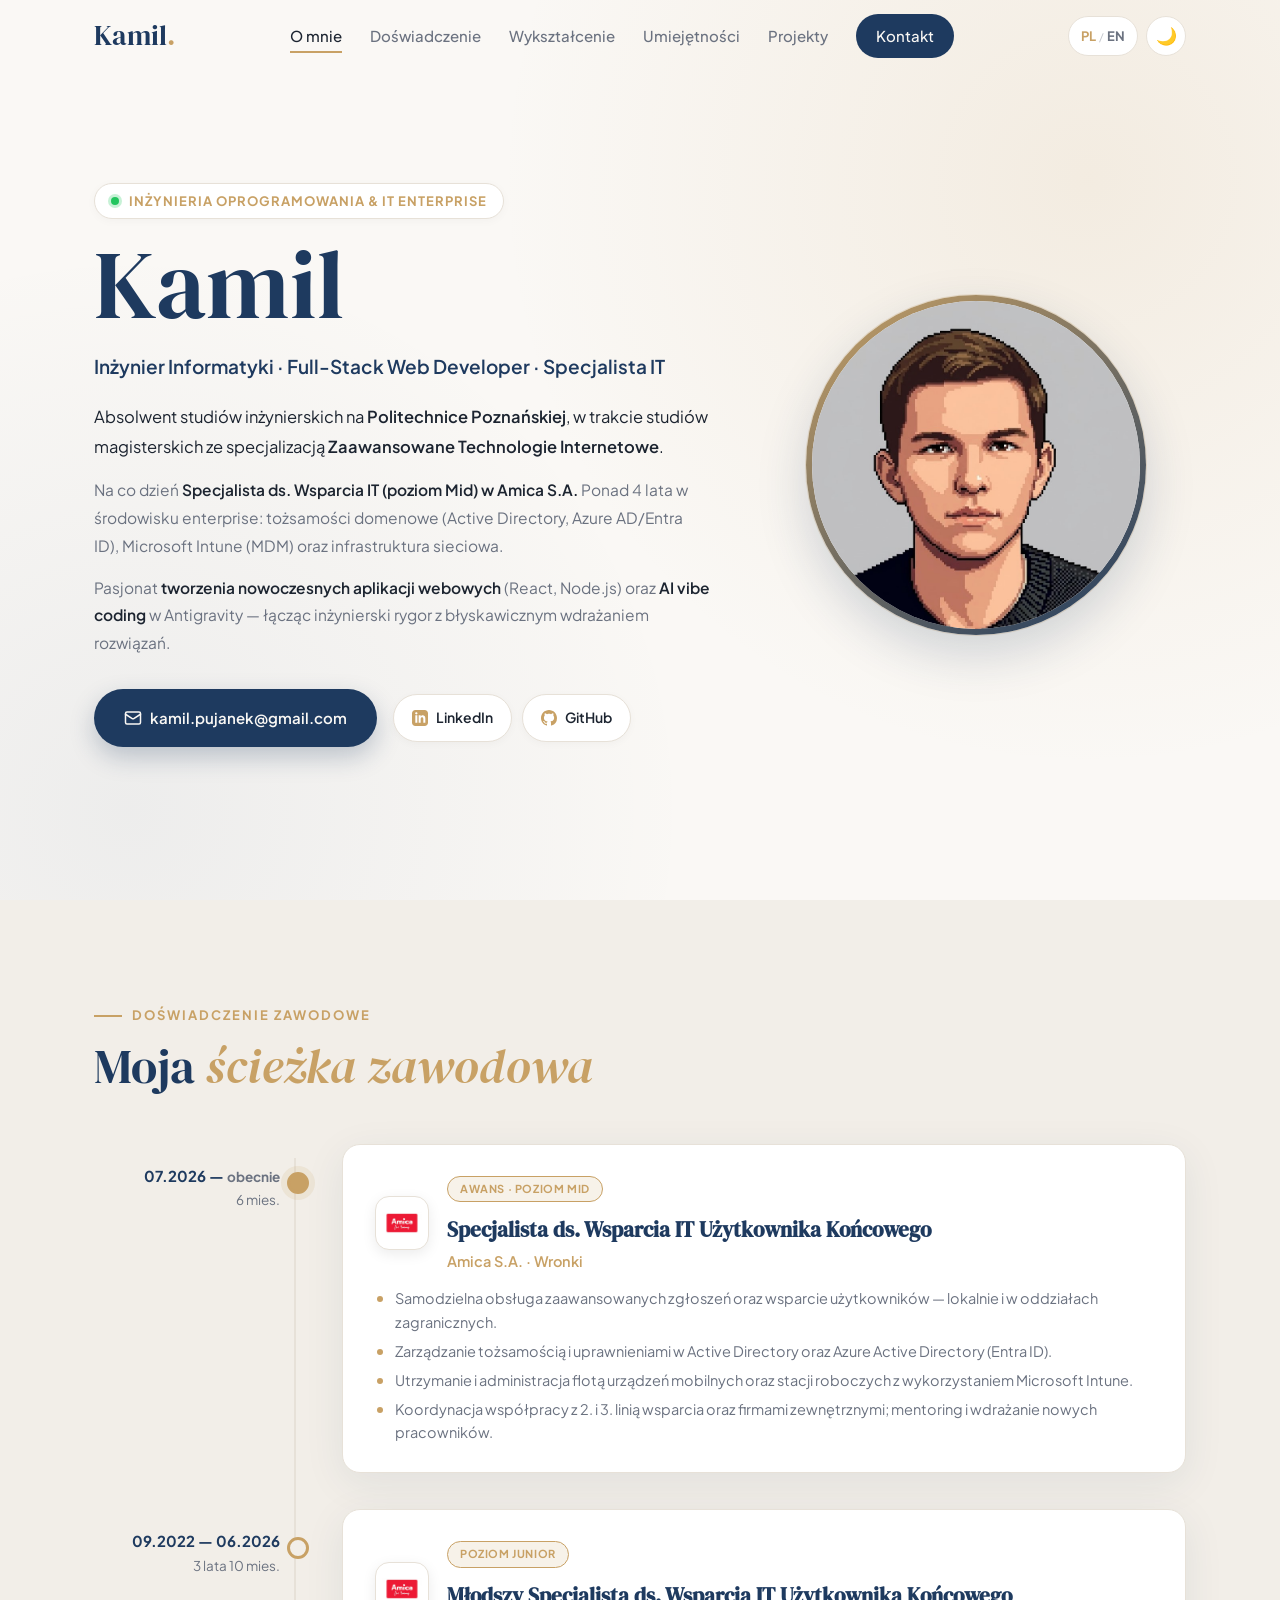
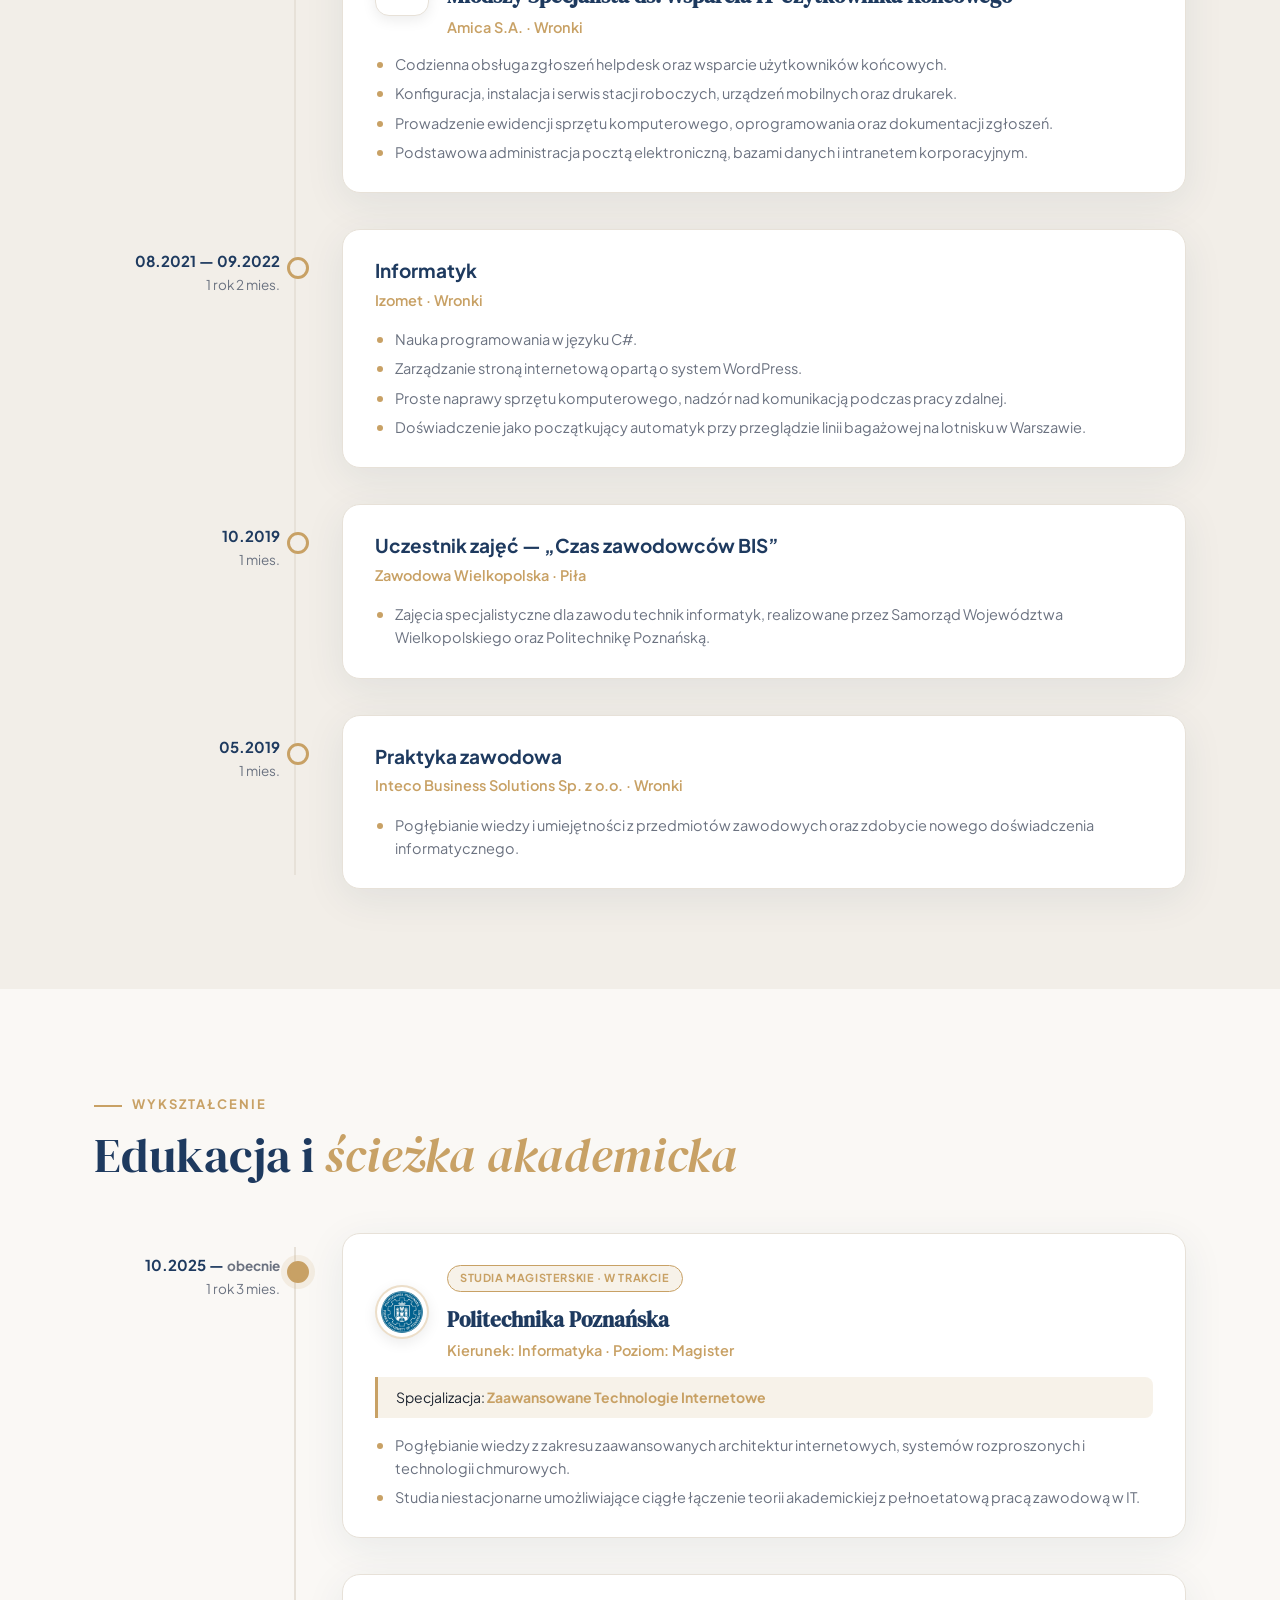
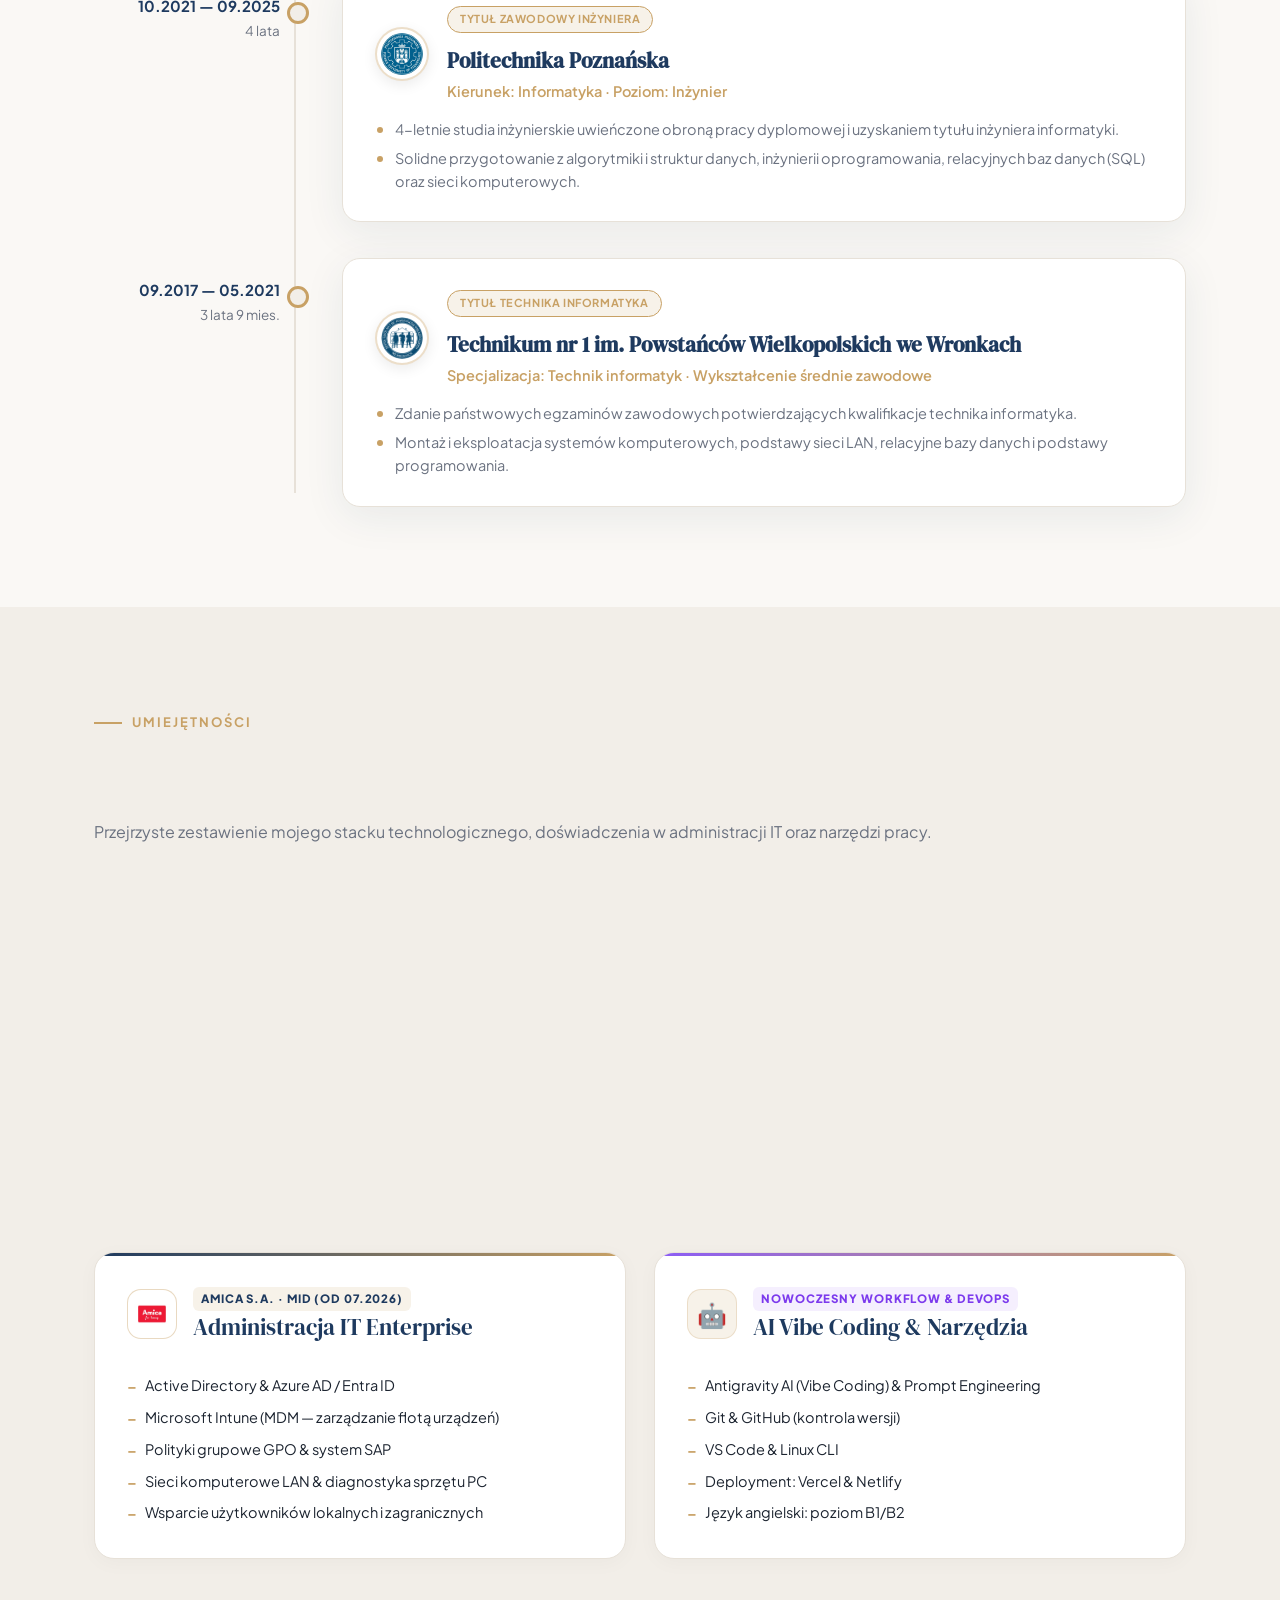
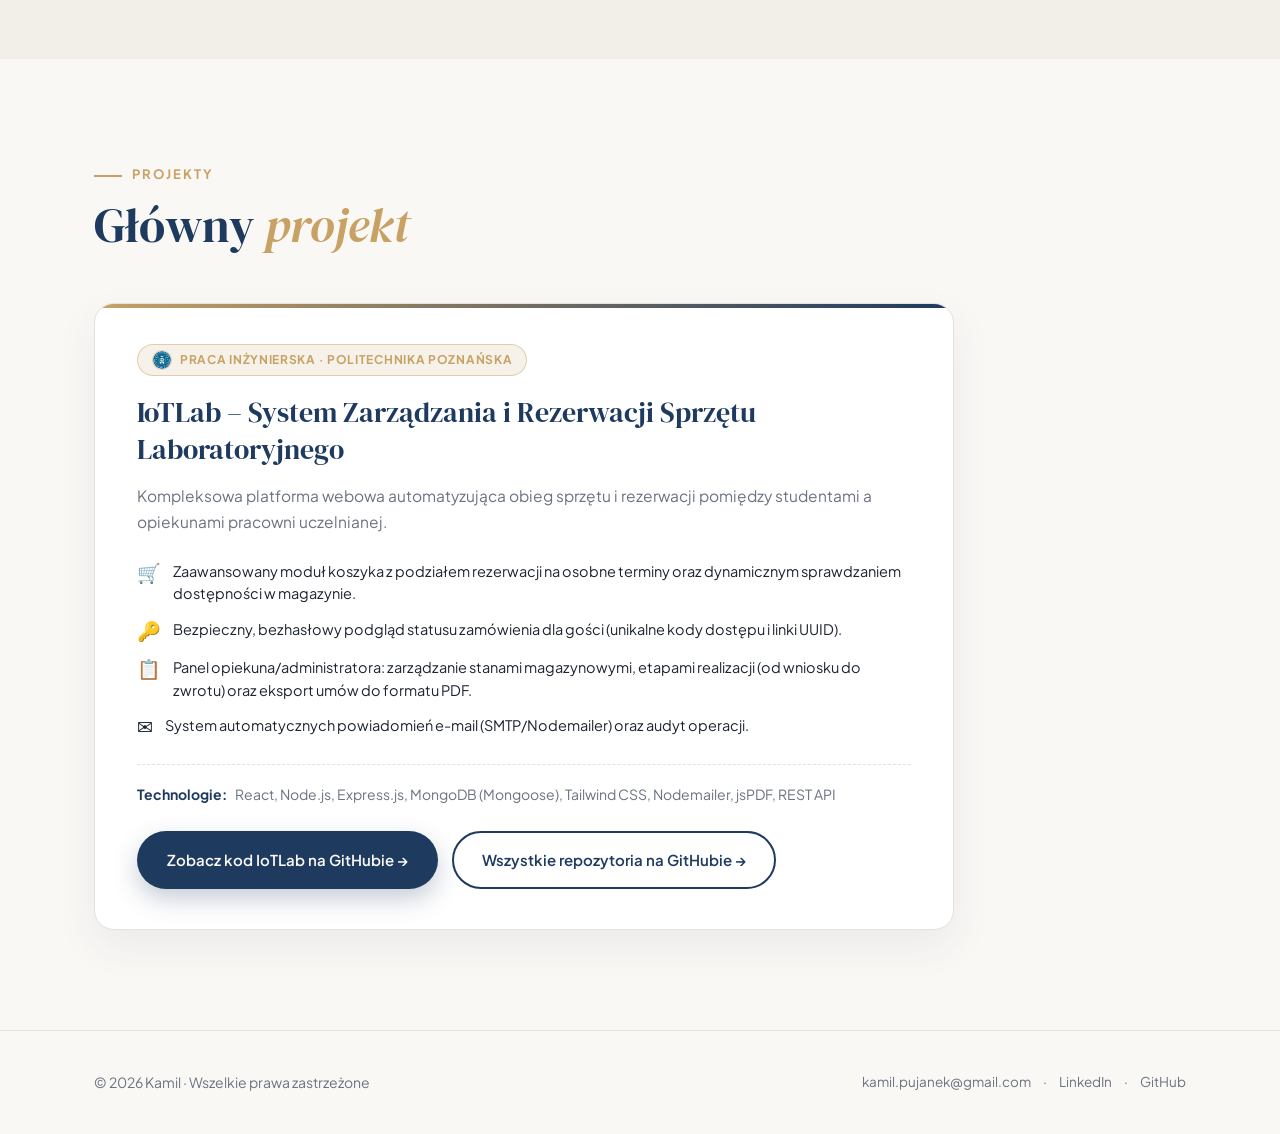
==== index.html @ 91e1e67e "Initial commit: portfolio website configured for Netlify" ====
<!DOCTYPE html>
<html lang="pl">

<head>
  <meta charset="UTF-8" />
  <meta name="viewport" content="width=device-width, initial-scale=1.0" />
  <title>Kamil — CV &amp; Portfolio</title>
  <meta name="description" content="CV Kamila — inżyniera informatyki, web developera i specjalisty IT." />
  <link rel="preconnect" href="https://fonts.googleapis.com" />
  <link rel="preconnect" href="https://fonts.gstatic.com" crossorigin />
  <link
    href="https://fonts.googleapis.com/css2?family=DM+Serif+Display:ital@0;1&family=Plus+Jakarta+Sans:wght@400;500;600;700&display=swap"
    rel="stylesheet" />
  <link rel="stylesheet" href="styles.css" />
  <link rel="icon" type="image/jpeg" href="img/kamil.jpg" />
  <link rel="apple-touch-icon" href="img/kamil.jpg" />
</head>

<body>
  <!-- ===== Nawigacja ===== -->
  <header class="nav" id="nav">
    <div class="container nav-inner">
      <a href="#about" class="logo">Kamil<span>.</span></a>
      <nav class="links" id="links">
        <a href="#about" data-i18n="nav_about">O mnie</a>
        <a href="#experience" data-i18n="nav_experience">Doświadczenie</a>
        <a href="#education" data-i18n="nav_education">Wykształcenie</a>
        <a href="#skills" data-i18n="nav_skills">Umiejętności</a>
        <a href="#projects" data-i18n="nav_projects">Projekty</a>
        <a href="#contact" class="nav-cta" data-i18n="nav_contact">Kontakt</a>
      </nav>
      <div class="nav-actions">
        <button class="lang-btn" id="langBtn" aria-label="Zmień język / Change language">
          <span class="lang-opt active" data-lang-opt="pl">PL</span>
          <span class="lang-sep">/</span>
          <span class="lang-opt" data-lang-opt="en">EN</span>
        </button>
        <button class="icon-btn" id="themeBtn" aria-label="Zmień motyw">🌙</button>
        <button class="icon-btn menu-btn" id="menuBtn" aria-label="Menu">☰</button>
      </div>
    </div>
  </header>

  <main>
    <!-- ===== HERO & O MNIE (POŁĄCZONE) ===== -->
    <section id="about" class="hero">
      <div class="container hero-inner">
        <div class="hero-text">
          <div class="hero-badge-wrap">
            <span class="hero-status-dot"></span>
            <span class="hero-status-text" data-i18n="hero_eyebrow">Inżynieria Oprogramowania &amp; IT Enterprise</span>
          </div>
          <h1>Kamil</h1>
          <p class="role" data-i18n="hero_role">Inżynier Informatyki · Full-Stack Web Developer · Specjalista IT</p>

          <div class="hero-bio">
            <p data-i18n="about_p1">
              Absolwent studiów inżynierskich na <strong>Politechnice Poznańskiej</strong>, w trakcie studiów magisterskich ze specjalizacją <strong>Zaawansowane Technologie Internetowe</strong>.
            </p>
            <p data-i18n="about_p2">
              Na co dzień <strong>Specjalista ds. Wsparcia IT (poziom Mid) w Amica S.A.</strong> Ponad 4 lata w środowisku enterprise: tożsamości domenowe (Active Directory, Azure AD/Entra ID), Microsoft Intune (MDM) oraz infrastruktura sieciowa.
            </p>
            <p data-i18n="about_p3">
              Pasjonat <strong>tworzenia nowoczesnych aplikacji webowych</strong> (React, Node.js) oraz <strong>AI vibe coding</strong> w Antigravity — łącząc inżynierski rygor z błyskawicznym wdrażaniem rozwiązań.
            </p>
          </div>

          <div class="hero-actions-group" id="contact">
            <a href="mailto:kamil.pujanek@gmail.com" class="btn btn-primary" aria-label="E-mail">
              <svg viewBox="0 0 24 24" width="18" height="18" fill="none" stroke="currentColor" stroke-width="2" stroke-linecap="round" stroke-linejoin="round"><rect x="2" y="4" width="20" height="16" rx="2"></rect><path d="m22 7-8.97 5.7a1.94 1.94 0 0 1-2.06 0L2 7"></path></svg>
              <span>kamil.pujanek@gmail.com</span>
            </a>
            <div class="hero-socials">
              <a href="https://www.linkedin.com/in/kamil-pujanek/" target="_blank" rel="noopener" class="hero-social-btn" aria-label="LinkedIn">
                <svg viewBox="0 0 24 24" width="16" height="16" fill="currentColor"><path d="M19 0h-14c-2.761 0-5 2.239-5 5v14c0 2.761 2.239 5 5 5h14c2.762 0 5-2.239 5-5v-14c0-2.761-2.238-5-5-5zm-11 19h-3v-11h3v11zm-1.5-12.268c-.966 0-1.75-.79-1.75-1.764s.784-1.764 1.75-1.764 1.75.79 1.75 1.764-.783 1.764-1.75 1.764zm13.5 12.268h-3v-5.604c0-3.368-4-3.113-4 0v5.604h-3v-11h3v1.765c1.396-2.586 7-2.777 7 2.476v6.759z"/></svg>
                <span>LinkedIn</span>
              </a>
              <a href="https://github.com/kkamilll" target="_blank" rel="noopener" class="hero-social-btn" aria-label="GitHub @kkamilll">
                <svg viewBox="0 0 16 16" width="16" height="16" fill="currentColor"><path d="M8 0C3.58 0 0 3.58 0 8c0 3.54 2.29 6.53 5.47 7.59.4.07.55-.17.55-.38 0-.19-.01-.82-.01-1.49-2.01.37-2.53-.49-2.69-.94-.09-.23-.48-.94-.82-1.13-.28-.15-.68-.52-.01-.53.63-.01 1.08.58 1.23.82.72 1.21 1.87.87 2.33.66.07-.52.28-.87.51-1.07-1.78-.2-3.64-.89-3.64-3.95 0-.87.31-1.59.82-2.15-.08-.2-.36-1.02.08-2.12 0 0 .67-.21 2.2.82.64-.18 1.32-.27 2-.27.68 0 1.36.09 2 .27 1.53-1.04 2.2-.82 2.2-.82.44 1.1.16 1.92.08 2.12.51.56.82 1.27.82 2.15 0 3.07-1.87 3.75-3.65 3.95.29.25.54.73.54 1.48 0 1.07-.01 1.93-.01 2.2 0 .21.15.46.55.38A8.013 8.013 0 0016 8c0-4.42-3.58-8-8-8z"/></svg>
                <span>GitHub</span>
              </a>
            </div>
          </div>
        </div>

        <div class="hero-visual">
          <div class="avatar">
            <img src="img/kamil.jpg" alt="Kamil — Inżynier informatyki" width="340" height="340" loading="eager" />
          </div>
        </div>
      </div>
    </section>

    <!-- ===== DOŚWIADCZENIE ===== -->
    <section id="experience" class="section alt">
      <div class="container">
        <span class="section-label" data-i18n="exp_label">Doświadczenie zawodowe</span>
        <h2 class="section-title" data-i18n="exp_title">Moja <em>ścieżka zawodowa</em></h2>

        <div class="timeline">
          <article class="t-item">
            <div class="t-date"><b>07.2026 — <span class="pres-label" data-i18n="date_present">obecnie</span></b><span
                class="dur" data-from="2026-07" data-to="now"></span></div>
            <div class="t-card">
              <div class="exp-t-head">
                <div class="exp-logo-wrap">
                  <img src="img/amica-logo.jpg" alt="Amica S.A." class="exp-logo" width="52" height="52" loading="lazy">
                </div>
                <div>
                  <span class="role-badge" data-i18n="exp_mid_badge">Awans · Poziom Mid</span>
                  <h3 data-i18n="exp_mid_role">Specjalista ds. Wsparcia IT Użytkownika Końcowego</h3>
                  <p class="company">Amica S.A. · Wronki</p>
                </div>
              </div>
              <ul>
                <li data-i18n="exp_mid_b1">Samodzielna obsługa zaawansowanych zgłoszeń oraz wsparcie użytkowników —
                  lokalnie i w oddziałach zagranicznych.</li>
                <li data-i18n="exp_mid_b2">Zarządzanie tożsamością i uprawnieniami w Active Directory oraz Azure Active
                  Directory (Entra ID).</li>
                <li data-i18n="exp_mid_b3">Utrzymanie i administracja flotą urządzeń mobilnych oraz stacji roboczych z
                  wykorzystaniem Microsoft Intune.</li>
                <li data-i18n="exp_mid_b4">Koordynacja współpracy z 2. i 3. linią wsparcia oraz firmami zewnętrznymi;
                  mentoring i wdrażanie nowych pracowników.</li>
              </ul>
            </div>
          </article>

          <article class="t-item">
            <div class="t-date"><b>09.2022 — 06.2026</b><span class="dur" data-from="2022-09" data-to="2026-06"></span>
            </div>
            <div class="t-card">
              <div class="exp-t-head">
                <div class="exp-logo-wrap">
                  <img src="img/amica-logo.jpg" alt="Amica S.A." class="exp-logo" width="52" height="52" loading="lazy">
                </div>
                <div>
                  <span class="role-badge" data-i18n="exp_jr_badge">Poziom Junior</span>
                  <h3 data-i18n="exp_jr_role">Młodszy Specjalista ds. Wsparcia IT Użytkownika Końcowego</h3>
                  <p class="company">Amica S.A. · Wronki</p>
                </div>
              </div>
              <ul>
                <li data-i18n="exp_jr_b1">Codzienna obsługa zgłoszeń helpdesk oraz wsparcie użytkowników końcowych.</li>
                <li data-i18n="exp_jr_b2">Konfiguracja, instalacja i serwis stacji roboczych, urządzeń mobilnych oraz
                  drukarek.</li>
                <li data-i18n="exp_jr_b3">Prowadzenie ewidencji sprzętu komputerowego, oprogramowania oraz dokumentacji
                  zgłoszeń.</li>
                <li data-i18n="exp_jr_b4">Podstawowa administracja pocztą elektroniczną, bazami danych i intranetem
                  korporacyjnym.</li>
              </ul>
            </div>
          </article>

          <article class="t-item">
            <div class="t-date"><b>08.2021 — 09.2022</b><span class="dur" data-from="2021-08" data-to="2022-09"></span>
            </div>
            <div class="t-card">
              <h3 data-i18n="exp_izomet_role">Informatyk</h3>
              <p class="company">Izomet · Wronki</p>
              <ul>
                <li data-i18n="exp_izomet_b1">Nauka programowania w języku C#.</li>
                <li data-i18n="exp_izomet_b2">Zarządzanie stroną internetową opartą o system WordPress.</li>
                <li data-i18n="exp_izomet_b3">Proste naprawy sprzętu komputerowego, nadzór nad komunikacją podczas pracy
                  zdalnej.</li>
                <li data-i18n="exp_izomet_b4">Doświadczenie jako początkujący automatyk przy przeglądzie linii bagażowej
                  na lotnisku w Warszawie.</li>
              </ul>
            </div>
          </article>

          <article class="t-item">
            <div class="t-date"><b>10.2019</b><span class="dur-static">1 <span data-i18n="date_mo_n">mies.</span></span>
            </div>
            <div class="t-card">
              <h3 data-i18n="exp_workshop_role">Uczestnik zajęć — „Czas zawodowców BIS”</h3>
              <p class="company">Zawodowa Wielkopolska · Piła</p>
              <ul>
                <li data-i18n="exp_workshop_b1">Zajęcia specjalistyczne dla zawodu technik informatyk, realizowane przez
                  Samorząd Województwa Wielkopolskiego oraz Politechnikę Poznańską.</li>
              </ul>
            </div>
          </article>

          <article class="t-item">
            <div class="t-date"><b>05.2019</b><span class="dur-static">1 <span data-i18n="date_mo_n">mies.</span></span>
            </div>
            <div class="t-card">
              <h3 data-i18n="exp_intern_role">Praktyka zawodowa</h3>
              <p class="company">Inteco Business Solutions Sp. z o.o. · Wronki</p>
              <ul>
                <li data-i18n="exp_intern_b1">Pogłębianie wiedzy i umiejętności z przedmiotów zawodowych oraz zdobycie
                  nowego doświadczenia informatycznego.</li>
              </ul>
            </div>
          </article>
        </div>
      </div>
    </section>

    <!-- ===== WYKSZTAŁCENIE ===== -->
    <section id="education" class="section">
      <div class="container">
        <span class="section-label" data-i18n="edu_label">Wykształcenie</span>
        <h2 class="section-title" data-i18n="edu_title">Edukacja i <em>rozwój</em></h2>

        <div class="timeline edu-timeline">
          <article class="t-item">
            <div class="t-date">
              <b>10.2025 — <span class="pres-label" data-i18n="date_present">obecnie</span></b>
              <span class="dur" data-from="2025-10" data-to="now"></span>
            </div>
            <div class="t-card edu-t-card">
              <div class="edu-t-head">
                <div class="edu-logo-wrap">
                  <img src="img/put-logo.jpg" alt="Politechnika Poznańska" class="edu-logo" width="52" height="52"
                    loading="lazy">
                </div>
                <div>
                  <span class="role-badge" data-i18n="edu_msc_badge">Studia magisterskie · W trakcie</span>
                  <h3 data-i18n="edu_msc_school">Politechnika Poznańska</h3>
                  <p class="company" data-i18n="edu_msc_degree">Kierunek: Informatyka · Poziom: Magister</p>
                </div>
              </div>
              <div class="edu-spec-highlight">
                <span data-i18n="edu_msc_spec_label">Specjalizacja:</span> <strong
                  data-i18n="edu_msc_spec_val">Zaawansowane Technologie Internetowe</strong>
              </div>
              <ul>
                <li data-i18n="edu_msc_b1">Pogłębianie wiedzy z zakresu zaawansowanych architektur internetowych,
                  systemów rozproszonych i technologii chmurowych.</li>
                <li data-i18n="edu_msc_b2">Studia niestacjonarne umożliwiające ciągłe łączenie teorii akademickiej z
                  pełnoetatową pracą zawodową w IT.</li>
              </ul>
            </div>
          </article>

          <article class="t-item">
            <div class="t-date">
              <b>10.2021 — 09.2025</b>
              <span class="dur" data-from="2021-10" data-to="2025-09"></span>
            </div>
            <div class="t-card edu-t-card">
              <div class="edu-t-head">
                <div class="edu-logo-wrap">
                  <img src="img/put-logo.jpg" alt="Politechnika Poznańska" class="edu-logo" width="52" height="52"
                    loading="lazy">
                </div>
                <div>
                  <span class="role-badge" data-i18n="edu_beng_badge">Tytuł zawodowy inżyniera</span>
                  <h3 data-i18n="edu_beng_school">Politechnika Poznańska</h3>
                  <p class="company" data-i18n="edu_beng_degree">Kierunek: Informatyka · Poziom: Inżynier</p>
                </div>
              </div>
              <ul>
                <li data-i18n="edu_beng_b1">4-letnie studia inżynierskie uwieńczone obroną pracy dyplomowej i uzyskaniem
                  tytułu inżyniera informatyki.</li>
                <li data-i18n="edu_beng_b2">Solidne przygotowanie z algorytmiki i struktur danych, inżynierii
                  oprogramowania, relacyjnych baz danych (SQL) oraz sieci komputerowych.</li>
              </ul>
            </div>
          </article>

          <article class="t-item">
            <div class="t-date">
              <b>09.2017 — 05.2021</b>
              <span class="dur" data-from="2017-09" data-to="2021-05"></span>
            </div>
            <div class="t-card edu-t-card">
              <div class="edu-t-head">
                <div class="edu-logo-wrap">
                  <img src="img/school-logo.png" alt="Technikum nr 1 we Wronkach" class="edu-logo" width="52" height="52"
                    loading="lazy">
                </div>
                <div>
                  <span class="role-badge" data-i18n="edu_tech_badge">Tytuł technika informatyka</span>
                  <h3 data-i18n="edu_tech_school">Technikum nr 1 im. Powstańców Wielkopolskich we Wronkach</h3>
                  <p class="company" data-i18n="edu_tech_degree">Specjalizacja: Technik informatyk · Wykształcenie
                    średnie zawodowe</p>
                </div>
              </div>
              <ul>
                <li data-i18n="edu_tech_b1">Zdanie państwowych egzaminów zawodowych potwierdzających kwalifikacje
                  technika informatyka.</li>
                <li data-i18n="edu_tech_b2">Montaż i eksploatacja systemów komputerowych, podstawy sieci LAN, relacyjne
                  bazy danych i podstawy programowania.</li>
              </ul>
            </div>
          </article>
        </div>
      </div>
    </section>

    <!-- ===== UMIEJĘTNOŚCI ===== -->
    <section id="skills" class="section alt">
      <div class="container">
        <div class="skills-intro">
          <span class="section-label" data-i18n="skills_label">Umiejętności</span>
          <h2 class="section-title" data-i18n="skills_title">Co <em>potrafię</em></h2>
          <p class="skills-lead muted" data-i18n="sk_banner_desc">
            Przejrzyste zestawienie mojego stacku technologicznego, doświadczenia w administracji IT oraz narzędzi pracy.
          </p>
        </div>

        <div class="skills-matrix-grid">
          <!-- 1. Frontend -->
          <div class="sm-card">
            <div class="sm-header">
              <div class="sm-icon-wrap">💻</div>
              <div class="sm-title-box">
                <span class="sm-category-tag" data-i18n="sk_f_front_sub">Nowoczesny Web &amp; UI</span>
                <h3 data-i18n="sk_f_front_title">Frontend Development</h3>
              </div>
            </div>
            <ul class="skills-dash-list">
              <li data-i18n="sk_front_li1">React 19</li>
              <li data-i18n="sk_front_li2">JavaScript (ES6+)</li>
              <li data-i18n="sk_front_li3">Tailwind CSS &amp; HTML5 / CSS3</li>
              <li data-i18n="sk_front_li4">Vite &amp; Responsive Web Design</li>
              <li data-i18n="sk_front_li5">Architektura komponentowa &amp; React Hooks</li>
              <li data-i18n="sk_front_li6">Kurs: Scrimba Frontend Career Path</li>
            </ul>
          </div>

          <!-- 2. Backend & Bazy Danych -->
          <div class="sm-card">
            <div class="sm-header">
              <div class="sm-icon-wrap">⚙️</div>
              <div class="sm-title-box">
                <span class="sm-category-tag" data-i18n="sk_f_back_sub">Architektura API &amp; Dane</span>
                <h3 data-i18n="sk_f_back_title">Backend &amp; Bazy Danych</h3>
              </div>
            </div>
            <ul class="skills-dash-list">
              <li data-i18n="sk_back_li1">Node.js &amp; Express.js 5</li>
              <li data-i18n="sk_back_li2">MongoDB &amp; Mongoose</li>
              <li data-i18n="sk_back_li3">Relacyjne bazy danych (SQL)</li>
              <li data-i18n="sk_back_li4">Projektowanie RESTful API &amp; Postman</li>
              <li data-i18n="sk_back_li5">Certyfikacja: freeCodeCamp Back End &amp; APIs</li>
            </ul>
          </div>

          <!-- 3. Administracja IT Enterprise -->
          <div class="sm-card featured-enterprise">
            <div class="sm-header">
              <div class="sm-icon-wrap sm-icon-brand">
                <img src="img/amica-logo.jpg" alt="Amica S.A." class="sm-brand-img" width="38" height="22">
              </div>
              <div class="sm-title-box">
                <span class="sm-category-tag accent-tag" data-i18n="sk_badge_it">Amica S.A. · Mid (od 07.2026)</span>
                <h3 data-i18n="sk_f_it_title">Administracja IT Enterprise</h3>
              </div>
            </div>
            <ul class="skills-dash-list">
              <li data-i18n="sk_it_li1">Active Directory &amp; Azure AD / Entra ID</li>
              <li data-i18n="sk_it_li2">Microsoft Intune (MDM — zarządzanie flotą urządzeń)</li>
              <li data-i18n="sk_it_li3">Polityki grupowe GPO &amp; system SAP</li>
              <li data-i18n="sk_it_li4">Sieci komputerowe LAN &amp; diagnostyka sprzętu PC</li>
              <li data-i18n="sk_it_li5">Wsparcie użytkowników lokalnych i zagranicznych</li>
            </ul>
          </div>

          <!-- 4. AI & Warsztat Pracy -->
          <div class="sm-card featured-ai">
            <div class="sm-header">
              <div class="sm-icon-wrap">🤖</div>
              <div class="sm-title-box">
                <span class="sm-category-tag ai-tag" data-i18n="sk_f_ai_sub">Nowoczesny Workflow &amp; DevOps</span>
                <h3 data-i18n="sk_f_ai_title">AI Vibe Coding &amp; Narzędzia</h3>
              </div>
            </div>
            <ul class="skills-dash-list">
              <li data-i18n="sk_ai_li1">Antigravity AI (Vibe Coding) &amp; Prompt Engineering</li>
              <li data-i18n="sk_ai_li2">Git &amp; GitHub (kontrola wersji)</li>
              <li data-i18n="sk_ai_li3">VS Code &amp; Linux CLI</li>
              <li data-i18n="sk_ai_li4">Deployment: Vercel &amp; Netlify</li>
              <li data-i18n="sk_ai_li5">Język angielski: poziom B1/B2</li>
            </ul>
          </div>
        </div>
      </div>
    </section>

    <!-- ===== PROJEKTY ===== -->
    <section id="projects" class="section">
      <div class="container">
        <div class="projects-header">
          <span class="section-label" data-i18n="projects_label">Projekty</span>
          <h2 class="section-title" data-i18n="projects_title">Główny <em>projekt</em></h2>
        </div>

        <!-- Featured Flagship Showcase: IoTLab -->
        <div class="project-showcase">
          <div class="ps-meta-bar">
            <span class="ps-univ-tag">
              <img src="img/put-logo.jpg" alt="Politechnika Poznańska" class="ps-put-logo" width="22" height="22">
              <span data-i18n="iotlab_badge">Praca Inżynierska · Politechnika Poznańska</span>
            </span>
          </div>

          <h3 class="ps-title" data-i18n="iotlab_title">IoTLab – System Zarządzania i Rezerwacji Sprzętu Laboratoryjnego</h3>
          
          <p class="ps-description" data-i18n="iotlab_desc">
            Kompleksowa platforma webowa automatyzująca obieg sprzętu i rezerwacji pomiędzy studentami a opiekunami pracowni uczelnianej.
          </p>

          <ul class="proj-feature-list">
            <li>
              <span class="feat-icon">🛒</span>
              <span data-i18n="iotlab_f1">Zaawansowany moduł koszyka z podziałem rezerwacji na osobne terminy oraz dynamicznym sprawdzaniem dostępności w magazynie.</span>
            </li>
            <li>
              <span class="feat-icon">🔑</span>
              <span data-i18n="iotlab_f2">Bezpieczny, bezhasłowy podgląd statusu zamówienia dla gości (unikalne kody dostępu i linki UUID).</span>
            </li>
            <li>
              <span class="feat-icon">📋</span>
              <span data-i18n="iotlab_f3">Panel opiekuna/administratora: zarządzanie stanami magazynowymi, etapami realizacji (od wniosku do zwrotu) oraz eksport umów do formatu PDF.</span>
            </li>
            <li>
              <span class="feat-icon">✉️</span>
              <span data-i18n="iotlab_f4">System automatycznych powiadomień e-mail (SMTP/Nodemailer) oraz audyt operacji.</span>
            </li>
          </ul>

          <div class="proj-tech-line">
            <strong data-i18n="iotlab_tech_label">Technologie:</strong>
            <span data-i18n="iotlab_tech_val">React, Node.js, Express.js, MongoDB (Mongoose), Tailwind CSS, Nodemailer, jsPDF, REST API</span>
          </div>

          <div class="ps-actions">
            <a href="https://github.com/kkamilll/IoTLab" target="_blank" rel="noopener" class="btn btn-primary" data-i18n="iotlab_btn_code">
              <svg viewBox="0 0 16 16" width="18" height="18" fill="currentColor"><path d="M8 0C3.58 0 0 3.58 0 8c0 3.54 2.29 6.53 5.47 7.59.4.07.55-.17.55-.38 0-.19-.01-.82-.01-1.49-2.01.37-2.53-.49-2.69-.94-.09-.23-.48-.94-.82-1.13-.28-.15-.68-.52-.01-.53.63-.01 1.08.58 1.23.82.72 1.21 1.87.87 2.33.66.07-.52.28-.87.51-1.07-1.78-.2-3.64-.89-3.64-3.95 0-.87.31-1.59.82-2.15-.08-.2-.36-1.02.08-2.12 0 0 .67-.21 2.2.82.64-.18 1.32-.27 2-.27.68 0 1.36.09 2 .27 1.53-1.04 2.2-.82 2.2-.82.44 1.1.16 1.92.08 2.12.51.56.82 1.27.82 2.15 0 3.07-1.87 3.75-3.65 3.95.29.25.54.73.54 1.48 0 1.07-.01 1.93-.01 2.2 0 .21.15.46.55.38A8.013 8.013 0 0016 8c0-4.42-3.58-8-8-8z"/></svg>
              Zobacz kod IoTLab na GitHubie →
            </a>
            <a href="https://github.com/kkamilll?tab=repositories" target="_blank" rel="noopener" class="btn btn-outline" data-i18n="projects_all_btn">
              Wszystkie repozytoria na GitHubie →
            </a>
          </div>
        </div>
      </div>
    </section>

  </main>

  <footer class="footer">
    <div class="container footer-inner">
      <div>© <span id="year"></span> Kamil · <span data-i18n="footer_text">Wszelkie prawa zastrzeżone</span></div>
      <div class="footer-links">
        <a href="mailto:kamil.pujanek@gmail.com">kamil.pujanek@gmail.com</a>
        <span>·</span>
        <a href="https://www.linkedin.com/in/kamil-pujanek/" target="_blank" rel="noopener">LinkedIn</a>
        <span>·</span>
        <a href="https://github.com/kkamilll" target="_blank" rel="noopener">GitHub</a>
      </div>
    </div>
  </footer>

  <script src="translations.js"></script>
  <script src="script.js"></script>
</body>

</html>
---- styles.css ----
:root {
  --bg: #faf8f5;
  --bg-alt: #f2eee8;
  --card: #ffffff;
  --text: #1c2430;
  --muted: #6b7280;
  --line: #e7e1d8;
  --primary: #1e3a5f;
  --accent: #c8a165;
  --accent-soft: rgba(200, 161, 101, .14);
  --shadow: 0 10px 40px rgba(30, 58, 95, .08);
  --serif: "DM Serif Display", Georgia, serif;
  --sans: "Plus Jakarta Sans", system-ui, sans-serif;
  --radius: 18px;
  --radius-lg: 22px;
}
[data-theme="dark"] {
  --bg: #12161d;
  --bg-alt: #171c25;
  --card: #1d2330;
  --text: #ecebe8;
  --muted: #9aa3b2;
  --line: #2a3140;
  --primary: #8fb3e0;
  --accent: #d9b57c;
  --accent-soft: rgba(217, 181, 124, .12);
  --shadow: 0 10px 40px rgba(0, 0, 0, .35);
}

* { box-sizing: border-box; margin: 0; padding: 0; }
html { scroll-behavior: smooth; scroll-padding-top: 80px; }
body { background: var(--bg); color: var(--text); font-family: var(--sans); line-height: 1.7; transition: background .3s, color .3s; overflow-x: hidden; }
a { color: inherit; text-decoration: none; }
em { font-style: italic; color: var(--accent); }
.container { max-width: 1140px; margin: 0 auto; padding: 0 24px; }
.muted { color: var(--muted); }
.center { display: flex; justify-content: center; gap: 14px; flex-wrap: wrap; margin-top: 36px; }

/* ===== Nav ===== */
.nav { position: fixed; inset: 0 0 auto; z-index: 50; transition: .3s; }
.nav.scrolled { background: color-mix(in srgb, var(--bg) 90%, transparent); backdrop-filter: blur(14px); -webkit-backdrop-filter: blur(14px); box-shadow: 0 1px 0 var(--line); }
.nav-inner { display: flex; align-items: center; justify-content: space-between; height: 72px; }
.logo { font-family: var(--serif); font-size: 28px; color: var(--primary); }
.logo span { color: var(--accent); }
.links { display: flex; align-items: center; gap: 28px; }
.links a { font-size: 15px; font-weight: 500; color: var(--muted); position: relative; transition: color .2s; }
.links a:not(.nav-cta)::after { content: ""; position: absolute; left: 0; bottom: -4px; width: 0; height: 2px; background: var(--accent); transition: width .25s; }
.links a:hover, .links a.active { color: var(--text); }
.links a:hover::after, .links a.active::after { width: 100%; }
.nav-cta { background: var(--primary); color: var(--bg) !important; padding: 9px 20px; border-radius: 30px; font-weight: 600; }
.nav-actions { display: flex; align-items: center; gap: 8px; }
.lang-btn { display: inline-flex; align-items: center; gap: 3px; height: 40px; padding: 0 12px; border-radius: 30px; border: 1px solid var(--line); background: var(--card); color: var(--muted); font-family: var(--sans); font-size: 13px; font-weight: 700; cursor: pointer; transition: .2s; }
.lang-btn:hover { border-color: var(--accent); }
.lang-opt { transition: color .2s; }
.lang-opt.active { color: var(--accent); }
.lang-sep { opacity: .4; font-weight: 400; font-size: 11px; }
.icon-btn { width: 40px; height: 40px; border-radius: 50%; border: 1px solid var(--line); background: var(--card); cursor: pointer; font-size: 17px; color: var(--text); display: grid; place-items: center; transition: .2s; }
.icon-btn:hover { border-color: var(--accent); }
.menu-btn { display: none; }

/* ===== Buttons ===== */
.btn { display: inline-flex; align-items: center; gap: 8px; padding: 14px 28px; border-radius: 40px; font-weight: 600; font-size: 15px; font-family: inherit; cursor: pointer; border: 2px solid transparent; transition: .25s; }
.btn:hover { transform: translateY(-2px); }
.btn-primary { background: var(--primary); color: var(--bg); box-shadow: 0 10px 25px rgba(30, 58, 95, .25); }
.btn-outline { border-color: var(--primary); color: var(--primary); background: transparent; }
.btn-outline:hover { background: var(--primary); color: var(--bg); }
.btn-light { background: #fff; color: #1e3a5f; }
.btn-ghost-light { background: transparent; border-color: rgba(255,255,255,.5); color: #fff; }
.btn-ghost-light:hover { background: rgba(255,255,255,.1); }

/* ===== Hero & O mnie (Połączone) ===== */
.hero { min-height: 100vh; display: flex; align-items: center; padding: 120px 0 90px; position: relative;
  background: radial-gradient(circle at 85% 20%, var(--accent-soft), transparent 45%), radial-gradient(circle at 10% 90%, rgba(30,58,95,.06), transparent 40%); }
.hero-inner { display: grid; grid-template-columns: 1.25fr 0.85fr; gap: 56px; align-items: center; }
.hero-badge-wrap {
  display: inline-flex;
  align-items: center;
  gap: 10px;
  background: var(--card);
  border: 1px solid var(--line);
  padding: 6px 16px;
  border-radius: 30px;
  box-shadow: 0 2px 10px rgba(0, 0, 0, 0.03);
  margin-bottom: 16px;
}
.hero-status-dot {
  width: 8px;
  height: 8px;
  border-radius: 50%;
  background: #22c55e;
  box-shadow: 0 0 0 3px rgba(34, 197, 94, 0.25);
  animation: ping 2.5s infinite;
}
.hero-status-text {
  font-size: 13px;
  font-weight: 700;
  text-transform: uppercase;
  letter-spacing: 1px;
  color: var(--accent);
}
.hero h1 { font-family: var(--serif); font-weight: 400; font-size: clamp(54px, 8.5vw, 96px); line-height: 1.05; color: var(--primary); margin-bottom: 4px; }
.role { font-size: clamp(16px, 2vw, 19px); font-weight: 600; margin: 14px 0 20px; color: var(--primary); }

.hero-bio { display: flex; flex-direction: column; gap: 14px; max-width: 620px; }
.hero-bio p { color: var(--muted); font-size: 15.5px; line-height: 1.8; margin: 0; }
.hero-bio p:first-of-type { color: var(--text); font-size: 16.5px; }
.hero-bio strong { color: var(--text); font-weight: 600; }
.hero-bio em { color: var(--accent); font-style: italic; }

.hero-actions-group {
  display: flex;
  align-items: center;
  gap: 16px;
  flex-wrap: wrap;
  margin-top: 32px;
}
.hero-actions-group .cta { margin-top: 0; }
.hero-socials {
  display: flex;
  align-items: center;
  gap: 10px;
  flex-wrap: wrap;
}
.hero-social-btn {
  display: inline-flex;
  align-items: center;
  gap: 8px;
  padding: 11px 18px;
  border-radius: 30px;
  background: var(--card);
  border: 1px solid var(--line);
  color: var(--text);
  font-size: 14px;
  font-weight: 600;
  text-decoration: none;
  transition: all .25s ease;
  box-shadow: 0 2px 8px rgba(0,0,0,.03);
}
.hero-social-btn svg {
  color: var(--accent);
  transition: transform .25s ease;
}
.hero-social-btn:hover {
  transform: translateY(-2px);
  border-color: var(--accent);
  color: var(--primary);
  box-shadow: 0 6px 16px rgba(200, 161, 101, .15);
}
.hero-social-btn:hover svg {
  transform: scale(1.15);
}

.hero-visual {
  position: relative;
  display: flex;
  justify-content: center;
  align-items: center;
}
.avatar {
  width: min(340px, 80vw);
  aspect-ratio: 1;
  border-radius: 50%;
  padding: 6px;
  background: linear-gradient(145deg, var(--accent), var(--primary));
  box-shadow: 0 20px 50px rgba(30, 58, 95, .18), 0 0 0 1px rgba(200, 161, 101, .25);
  position: relative;
  overflow: hidden;
  transition: transform .35s ease, box-shadow .35s ease;
}
.avatar:hover {
  transform: scale(1.02);
  box-shadow: 0 26px 60px rgba(30, 58, 95, .24), 0 0 0 2px var(--accent);
}
.avatar img {
  width: 100%;
  height: 100%;
  border-radius: 50%;
  object-fit: cover;
  object-position: center 20%;
  display: block;
  background: var(--card);
}
@keyframes ping { 70% { box-shadow: 0 0 0 10px rgba(34,197,94,0); } 100% { box-shadow: 0 0 0 0 rgba(34,197,94,0); } }

/* ===== Sections ===== */
.section { padding: 100px 0; position: relative; }
.section.alt { background: var(--bg-alt); }
.section-label { display: inline-block; font-size: 13px; font-weight: 700; text-transform: uppercase; letter-spacing: 2px; color: var(--accent); margin-bottom: 12px; }
.section-label::before { content: ""; display: inline-block; width: 28px; height: 2px; background: var(--accent); vertical-align: middle; margin-right: 10px; }
.section-title { font-family: var(--serif); font-weight: 400; font-size: clamp(34px, 4.5vw, 48px); line-height: 1.2; color: var(--primary); margin-bottom: 48px; }

/* ===== Timeline (Doświadczenie & Edukacja) ===== */
.timeline { position: relative; margin-top: 10px; }
.timeline::before { content: ""; position: absolute; left: 200px; top: 14px; bottom: 14px; width: 2px; background: var(--line); }
.t-item { display: grid; grid-template-columns: 200px 1fr; gap: 48px; margin-bottom: 36px; position: relative; }
.t-item:last-child { margin-bottom: 0; }
.t-item::before { content: ""; position: absolute; left: 193px; top: 28px; width: 16px; height: 16px; border-radius: 50%; background: var(--bg-alt); border: 3px solid var(--accent); z-index: 1; }
.t-item:first-child::before { background: var(--accent); box-shadow: 0 0 0 6px var(--accent-soft); }
.t-date { text-align: right; padding: 22px 14px 0 0; display: flex; flex-direction: column; gap: 4px; }
.t-date b { color: var(--primary); font-size: 15px; line-height: 1.3; }
.t-date span { color: var(--muted); font-size: 13.5px; }
.t-card { background: var(--card); border: 1px solid var(--line); border-radius: var(--radius); padding: 28px 32px; transition: transform .25s ease, box-shadow .25s ease, border-color .25s ease; box-shadow: var(--shadow); }
.t-card:hover { box-shadow: 0 14px 35px rgba(30, 58, 95, .1); transform: translateX(4px); border-color: var(--accent); }
.t-card h3 { font-size: 19px; line-height: 1.35; color: var(--primary); }
.company { color: var(--accent); font-weight: 600; font-size: 14.5px; margin: 4px 0 16px; }
.role-badge { display: inline-block; font-size: 11px; font-weight: 700; text-transform: uppercase; letter-spacing: .6px; background: var(--accent-soft); color: var(--accent); border: 1px solid var(--accent); padding: 3px 12px; border-radius: 20px; margin-bottom: 10px; }
.t-card ul { list-style: none; display: flex; flex-direction: column; gap: 6px; }
.t-card li { color: var(--muted); font-size: 14.5px; line-height: 1.6; padding-left: 20px; position: relative; }
.t-card li::before { content: ""; position: absolute; left: 2px; top: 9px; width: 6px; height: 6px; border-radius: 50%; background: var(--accent); }

/* Experience & Education Timelines Specific */
.exp-t-head, .edu-t-head { display: flex; align-items: center; gap: 18px; margin-bottom: 14px; }
.exp-logo-wrap {
  width: 54px;
  height: 54px;
  border-radius: 14px;
  background: #ffffff;
  padding: 6px;
  display: flex;
  align-items: center;
  justify-content: center;
  box-shadow: 0 4px 14px rgba(0, 0, 0, 0.08);
  border: 1px solid var(--line);
  overflow: hidden;
  flex-shrink: 0;
  transition: transform .3s ease, border-color .3s ease, box-shadow .3s ease;
}
.t-card:hover .exp-logo-wrap {
  transform: scale(1.08);
  border-color: var(--accent);
  box-shadow: 0 6px 18px rgba(200, 161, 101, 0.25);
}
.exp-logo {
  width: 100%;
  height: 100%;
  object-fit: contain;
  display: block;
}
.exp-t-head h3, .edu-t-head h3 { font-family: var(--serif); font-size: 21px; margin: 4px 0 2px; }
.exp-t-head .company, .edu-t-head .company { margin-bottom: 0; font-size: 14.5px; }

.edu-t-card { position: relative; }
.edu-t-head .edu-logo-wrap { width: 54px; height: 54px; border-radius: 50%; background: #ffffff; padding: 4px; display: flex; align-items: center; justify-content: center; box-shadow: 0 4px 14px rgba(0, 0, 0, 0.08); border: 2px solid rgba(200, 161, 101, 0.35); overflow: hidden; flex-shrink: 0; transition: transform .3s ease, border-color .3s ease, box-shadow .3s ease; }
.edu-t-card:hover .edu-logo-wrap { transform: scale(1.08); border-color: var(--accent); box-shadow: 0 6px 18px rgba(200, 161, 101, 0.25); }
.edu-logo { width: 100%; height: 100%; border-radius: 50%; object-fit: contain; display: block; }
.edu-logo-wrap.edu-logo-fallback { background: var(--accent-soft); font-size: 24px; border: 1px solid var(--line); }
.edu-spec-highlight { background: var(--accent-soft); border-left: 3px solid var(--accent); padding: 10px 18px; border-radius: 0 8px 8px 0; margin: 14px 0 16px; font-size: 14px; color: var(--text); line-height: 1.5; }
.edu-spec-highlight strong { color: var(--accent); }

/* ===== Skills (Technical Capabilities Matrix) ===== */
.skills-intro { max-width: 860px; margin-bottom: 44px; }
.skills-lead { font-size: 16px; line-height: 1.7; margin-top: -32px; }

.skills-matrix-grid {
  display: grid;
  grid-template-columns: repeat(2, 1fr);
  gap: 28px;
}
.sm-card {
  background: var(--card);
  border: 1px solid var(--line);
  border-radius: 20px;
  padding: 34px 32px;
  display: flex;
  flex-direction: column;
  position: relative;
  overflow: hidden;
  transition: transform .3s ease, border-color .3s ease, box-shadow .3s ease;
  box-shadow: 0 4px 20px rgba(0, 0, 0, 0.03);
}
.sm-card::before {
  content: "";
  position: absolute;
  top: 0;
  left: 0;
  right: 0;
  height: 3px;
  background: var(--line);
  transition: background .3s ease;
}
.sm-card:hover {
  transform: translateY(-4px);
  border-color: rgba(200, 161, 101, .45);
  box-shadow: 0 16px 36px rgba(30, 58, 95, .08);
}
.sm-card:hover::before {
  background: linear-gradient(90deg, var(--accent), var(--primary));
}
.sm-card.featured-enterprise::before {
  background: linear-gradient(90deg, #1e3a5f, var(--accent));
}
.sm-card.featured-ai::before {
  background: linear-gradient(90deg, #8b5cf6, var(--accent));
}

.sm-header {
  display: flex;
  align-items: center;
  gap: 16px;
  margin-bottom: 16px;
}
.sm-icon-wrap {
  width: 50px;
  height: 50px;
  border-radius: 14px;
  background: var(--accent-soft);
  display: flex;
  align-items: center;
  justify-content: center;
  font-size: 24px;
  flex-shrink: 0;
  border: 1px solid rgba(200, 161, 101, .25);
}
.sm-icon-wrap.sm-icon-brand {
  background: #ffffff;
  padding: 6px;
  border-color: rgba(200, 161, 101, .4);
}
.sm-brand-img {
  width: 100%;
  height: 100%;
  object-fit: contain;
  display: block;
}
.sm-title-box { display: flex; flex-direction: column; gap: 3px; }
.sm-category-tag {
  font-size: 11.5px;
  font-weight: 700;
  text-transform: uppercase;
  letter-spacing: .9px;
  color: var(--accent);
}
.sm-category-tag.accent-tag {
  color: var(--primary);
  background: var(--accent-soft);
  padding: 2px 8px;
  border-radius: 6px;
  display: inline-block;
  align-self: flex-start;
  font-weight: 800;
}
.sm-category-tag.ai-tag {
  color: #7c3aed;
  background: rgba(124, 58, 237, 0.08);
  padding: 2px 8px;
  border-radius: 6px;
  display: inline-block;
  align-self: flex-start;
  font-weight: 800;
}
.sm-title-box h3 {
  font-family: var(--serif);
  font-size: 23px;
  font-weight: 400;
  color: var(--primary);
  margin: 0;
  line-height: 1.2;
}
.skills-dash-list {
  list-style: none;
  padding: 0;
  margin: 18px 0 0;
  display: flex;
  flex-direction: column;
  gap: 10px;
}
.skills-dash-list li {
  position: relative;
  padding-left: 18px;
  font-size: 14.5px;
  line-height: 1.5;
  color: var(--text);
}
.skills-dash-list li::before {
  content: "–";
  position: absolute;
  left: 0;
  top: 0;
  color: var(--accent);
  font-weight: 700;
  font-size: 15px;
}

/* ===== Projects (IoTLab — Concise Showcase) ===== */
.projects-header { max-width: 860px; margin-bottom: 32px; }

.project-showcase {
  background: var(--card);
  border: 1px solid var(--line);
  border-radius: 20px;
  box-shadow: 0 16px 40px rgba(30, 58, 95, .07);
  display: flex;
  flex-direction: column;
  max-width: 860px;
  padding: 40px 42px;
  position: relative;
  overflow: hidden;
  transition: border-color .3s ease, box-shadow .3s ease, transform .2s ease;
}
.project-showcase::before {
  content: "";
  position: absolute;
  top: 0;
  left: 0;
  right: 0;
  height: 4px;
  background: linear-gradient(90deg, var(--accent), var(--primary));
}
.project-showcase:hover {
  border-color: var(--accent);
  box-shadow: 0 20px 48px rgba(30, 58, 95, .1);
}

.ps-meta-bar {
  display: flex;
  align-items: center;
  gap: 12px;
  flex-wrap: wrap;
  margin-bottom: 18px;
}
.ps-univ-tag {
  display: inline-flex;
  align-items: center;
  gap: 8px;
  background: var(--accent-soft);
  border: 1px solid rgba(200, 161, 101, .45);
  padding: 5px 14px;
  border-radius: 30px;
  font-size: 12px;
  font-weight: 700;
  text-transform: uppercase;
  letter-spacing: .7px;
  color: var(--accent);
}
.ps-put-logo {
  width: 20px;
  height: 20px;
  border-radius: 50%;
  object-fit: cover;
  background: #fff;
  border: 1px solid rgba(200, 161, 101, .5);
}
.ps-stack-badge {
  font-size: 12px;
  font-weight: 700;
  text-transform: uppercase;
  letter-spacing: .8px;
  color: var(--muted);
}
.ps-title {
  font-family: var(--serif);
  font-size: clamp(21px, 2.4vw, 28px);
  font-weight: 400;
  color: var(--primary);
  line-height: 1.3;
  margin: 0 0 16px;
}
.ps-description {
  font-size: 15.5px;
  line-height: 1.7;
  color: var(--muted);
  margin: 0 0 24px;
}
.proj-feature-list {
  list-style: none;
  padding: 0;
  margin: 0 0 24px;
  display: flex;
  flex-direction: column;
  gap: 13px;
}
.proj-feature-list li {
  display: flex;
  align-items: flex-start;
  gap: 12px;
  font-size: 14.5px;
  line-height: 1.55;
  color: var(--text);
}
.proj-feature-list .feat-icon {
  font-size: 19px;
  line-height: 1.35;
  flex-shrink: 0;
}
.proj-tech-line {
  font-size: 14px;
  color: var(--muted);
  line-height: 1.6;
  padding-top: 18px;
  border-top: 1px dashed var(--line);
  margin-bottom: 26px;
}
.proj-tech-line strong {
  color: var(--primary);
  font-weight: 700;
  margin-right: 6px;
}
.ps-actions {
  display: flex;
  align-items: center;
  gap: 14px;
  flex-wrap: wrap;
}

/* ===== Footer ===== */
.footer {
  padding: 40px 0;
  color: var(--muted);
  font-size: 14px;
  border-top: 1px solid var(--line);
  background: var(--bg);
}
.footer-inner {
  display: flex;
  align-items: center;
  justify-content: space-between;
  gap: 20px;
  flex-wrap: wrap;
}
.footer-links {
  display: flex;
  align-items: center;
  gap: 12px;
  font-size: 13.5px;
}
.footer-links a {
  color: var(--muted);
  transition: color .2s;
}
.footer-links a:hover {
  color: var(--accent);
}

/* ===== Reveal Animation ===== */
.reveal { opacity: 0; transform: translateY(30px); transition: opacity .8s ease, transform .8s ease; }
.reveal.visible { opacity: 1; transform: none; }

/* ===== Responsive ===== */
@media (max-width: 960px) {
  .hero { min-height: auto; padding: 110px 0 60px; }
  .hero-inner { grid-template-columns: 1fr; gap: 40px; }
  .hero-visual { order: -1; }
  .hero-bio { max-width: 100%; }
}
@media (max-width: 800px) {
  .section { padding: 75px 0; }
  .section-title { font-size: 32px; margin-bottom: 36px; }
  .skills-lead { margin-top: -20px; font-size: 15px; }
  .menu-btn { display: block; }
  .links { position: absolute; top: 72px; left: 0; right: 0; flex-direction: column; gap: 0; background: var(--bg); border-bottom: 1px solid var(--line); padding: 10px 24px 20px; display: none; }
  .links.open { display: flex; }
  .links a { padding: 12px 0; width: 100%; text-align: center; }
  .nav-cta { margin-top: 8px; }
  .hero-bio p { font-size: 15px; }
  .timeline::before { left: 7px; top: 8px; bottom: 8px; }
  .t-item { grid-template-columns: 1fr; gap: 10px; padding-left: 32px; margin-bottom: 28px; }
  .t-item::before { left: 0; top: 6px; }
  .t-date { text-align: left; padding: 0; flex-direction: row; gap: 10px; align-items: baseline; }
  .t-card { padding: 22px 20px; }
  .skills-matrix-grid { grid-template-columns: 1fr; gap: 20px; }
  .project-showcase { padding: 30px 20px; }
  .footer-inner { flex-direction: column; text-align: center; gap: 12px; }
  .avatar { width: min(280px, 70vw); }
}

/* ===== Print ===== */
@media print {
  .nav, .hero-visual, .cta, #projects, .footer { display: none !important; }
  body { background: #fff; color: #000; }
  .hero { min-height: auto; padding: 0; background: none; }
  .hero-inner { display: block; }
  .section { padding: 24px 0; background: #fff !important; }
  .reveal { opacity: 1; transform: none; }
  .t-card, .edu-t-card, .sm-card, .project-showcase { box-shadow: none; break-inside: avoid; }
  .edu-card.featured { background: #fff; color: #000; border: 1px solid #ccc; }
}
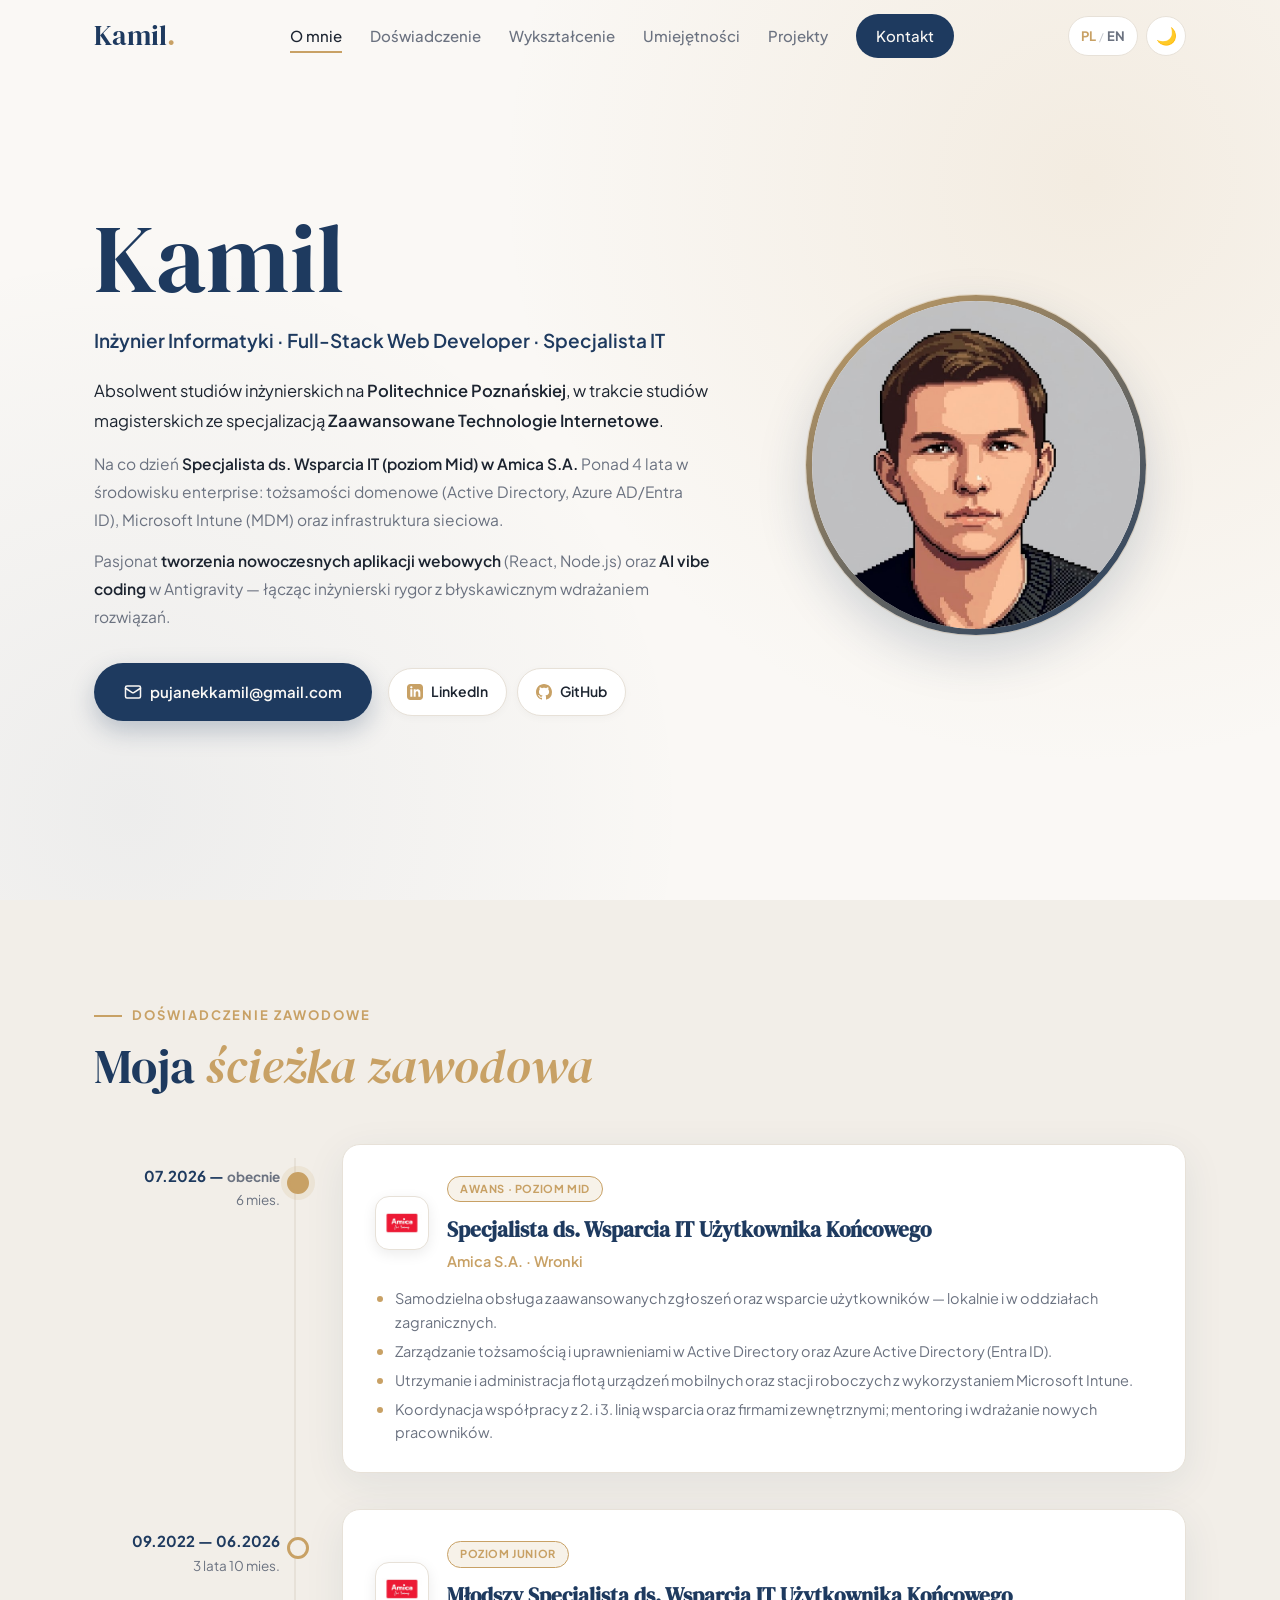
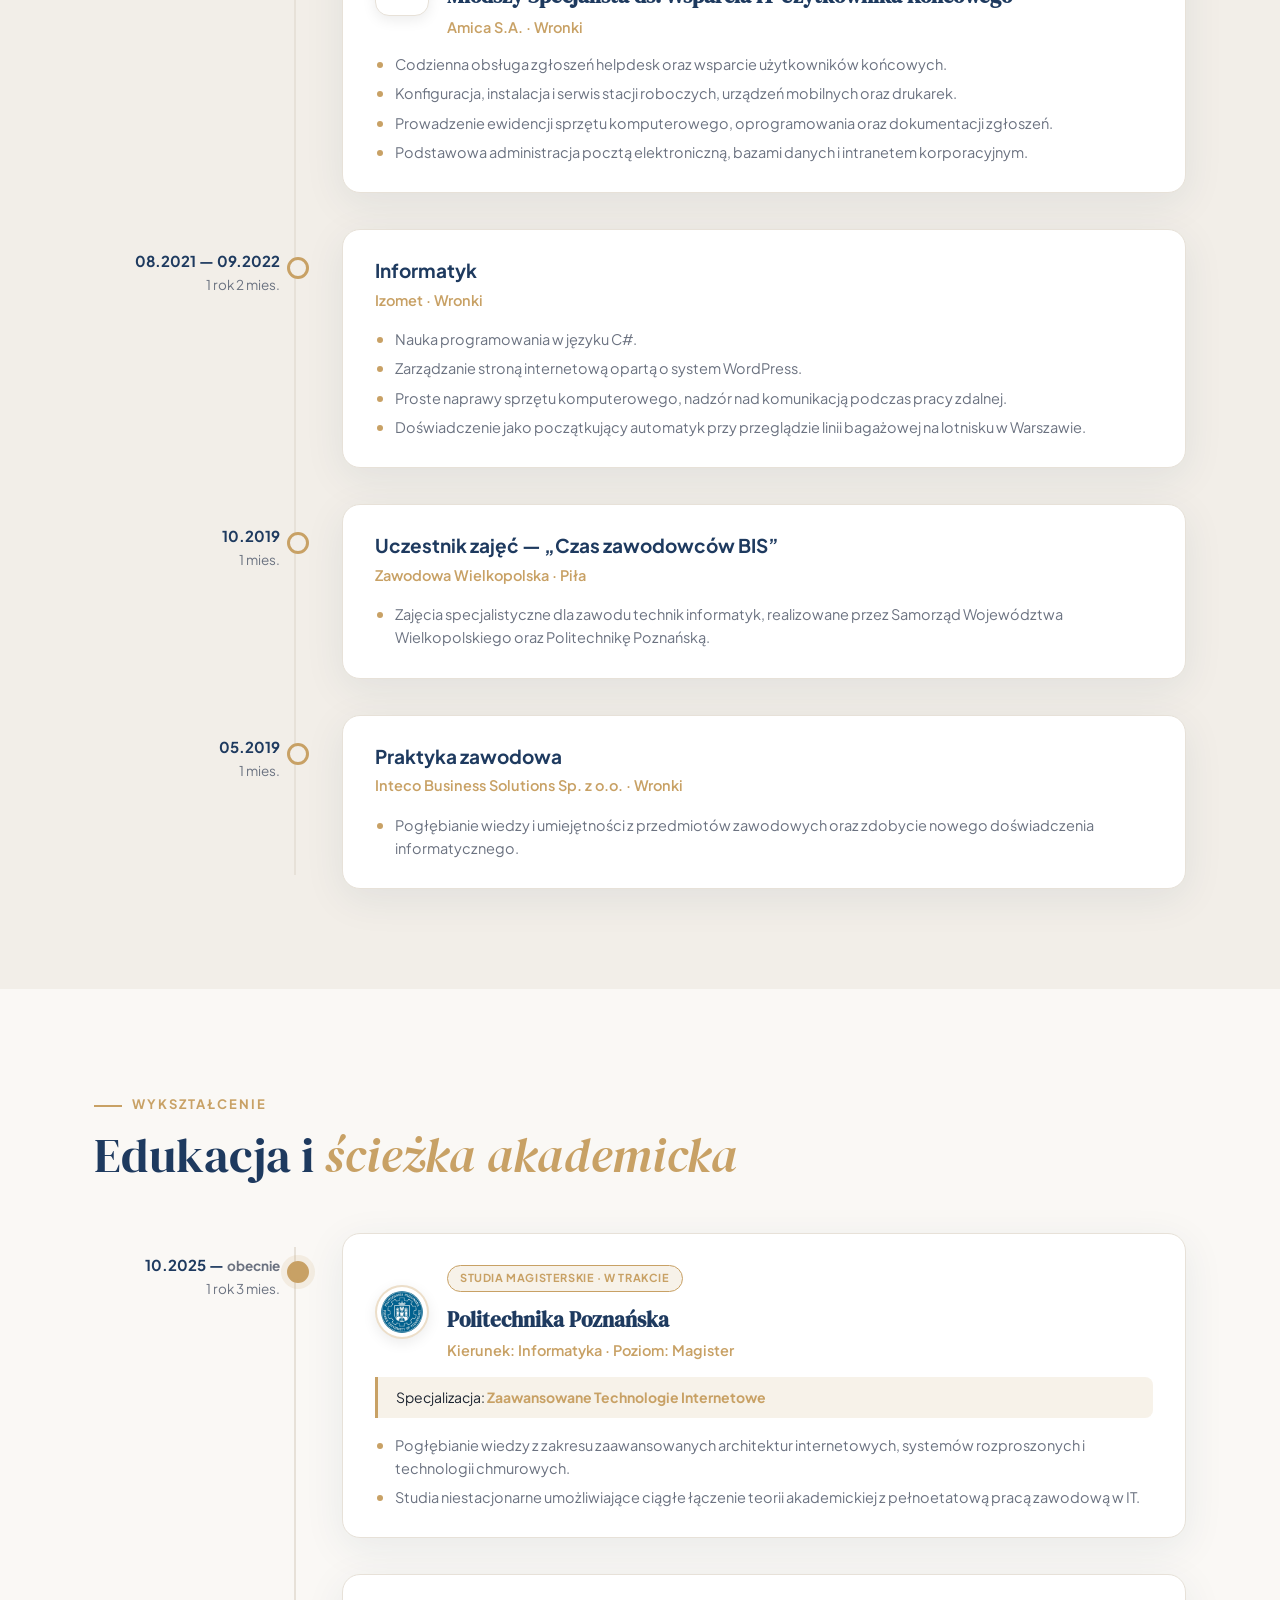
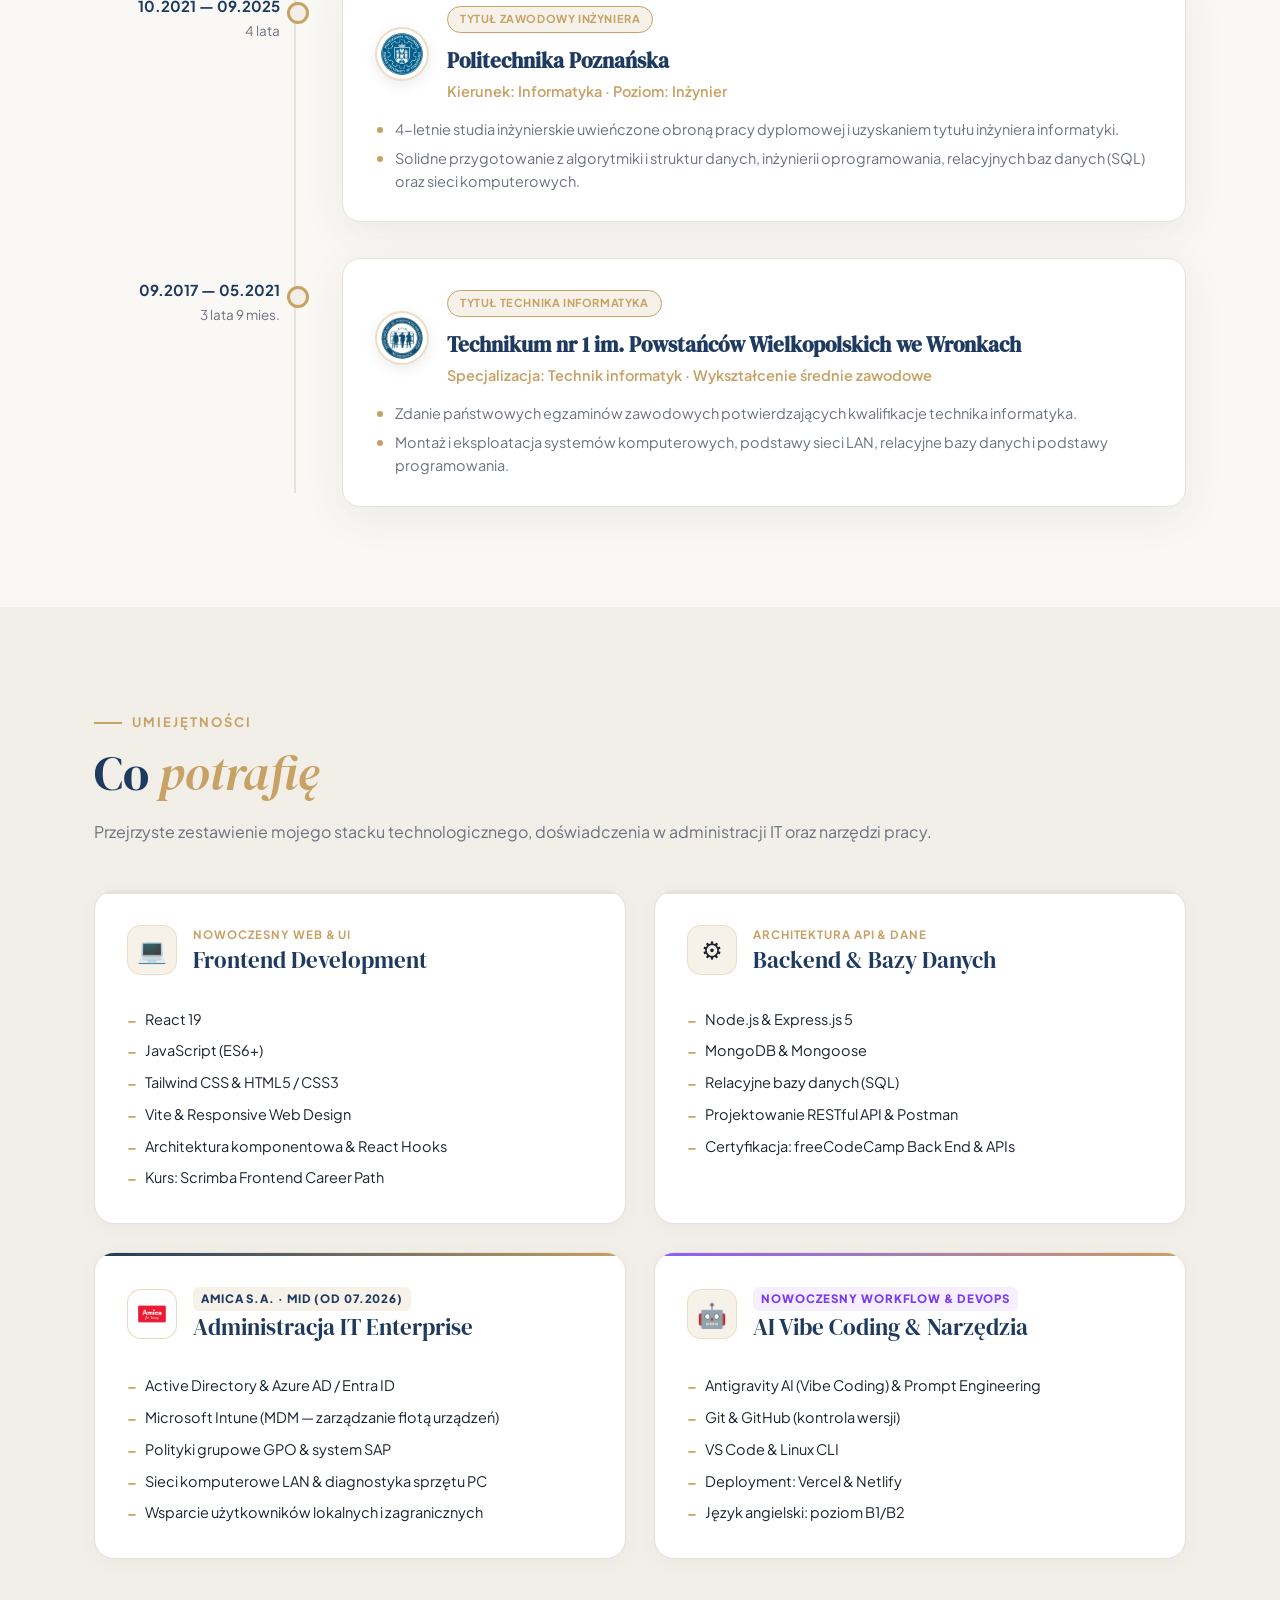
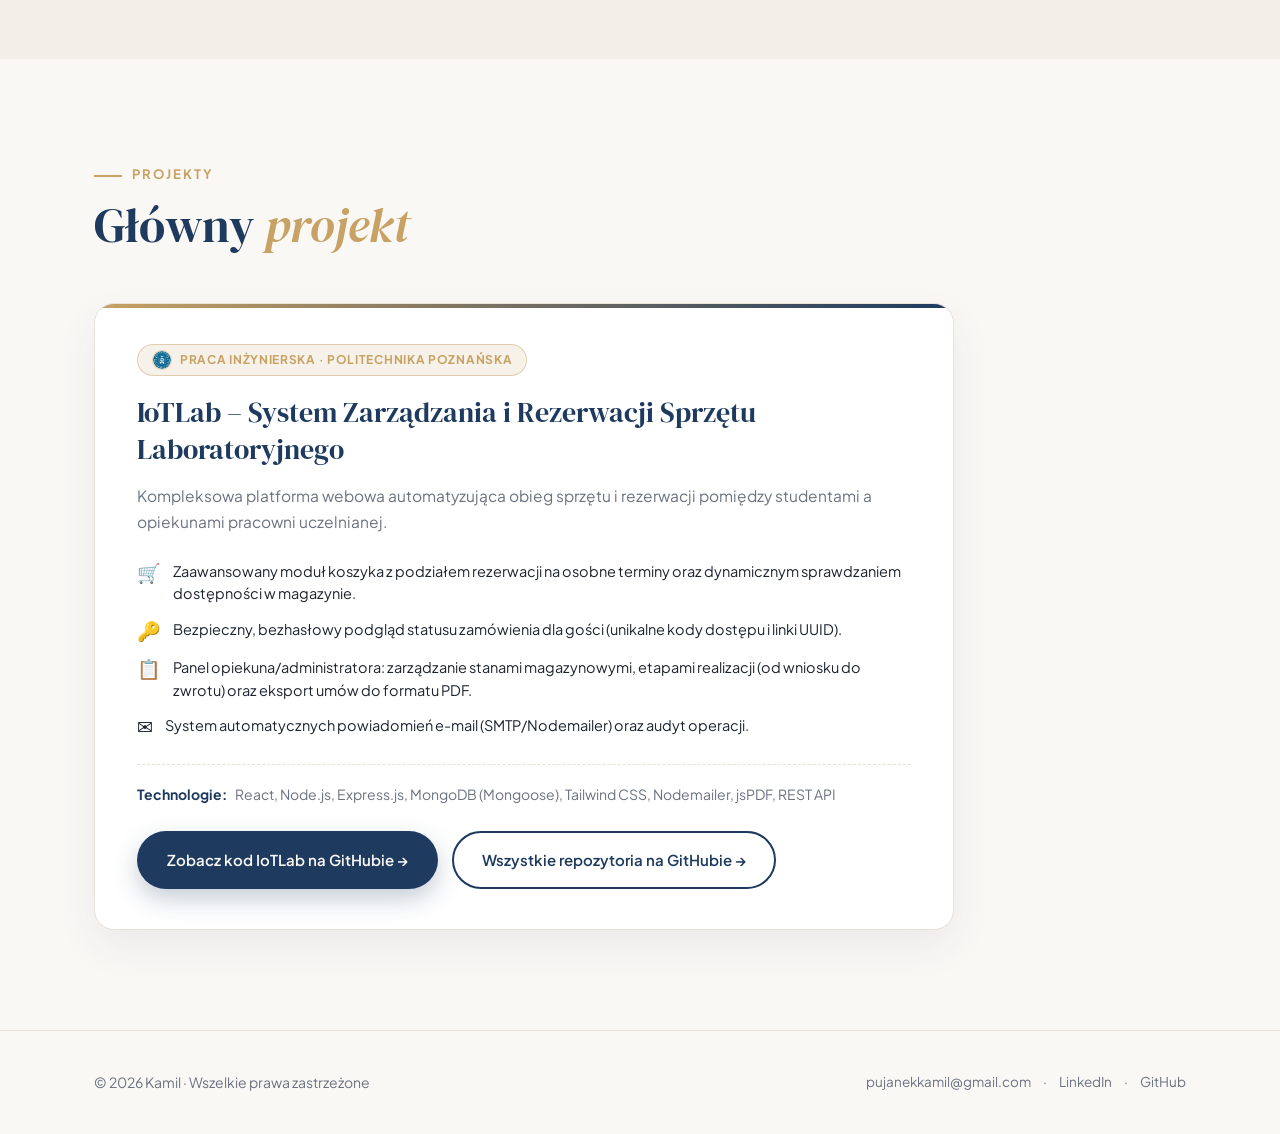
==== commit eb967370: "Remove hero badge, update email address to pujanekkamil@gmail.com" ====
--- a/index.html
+++ b/index.html
@@ -46,10 +46,6 @@
     <section id="about" class="hero">
       <div class="container hero-inner">
         <div class="hero-text">
-          <div class="hero-badge-wrap">
-            <span class="hero-status-dot"></span>
-            <span class="hero-status-text" data-i18n="hero_eyebrow">Inżynieria Oprogramowania &amp; IT Enterprise</span>
-          </div>
           <h1>Kamil</h1>
           <p class="role" data-i18n="hero_role">Inżynier Informatyki · Full-Stack Web Developer · Specjalista IT</p>
 
@@ -66,9 +62,9 @@
           </div>
 
           <div class="hero-actions-group" id="contact">
-            <a href="mailto:kamil.pujanek@gmail.com" class="btn btn-primary" aria-label="E-mail">
+            <a href="mailto:pujanekkamil@gmail.com" class="btn btn-primary" aria-label="E-mail">
               <svg viewBox="0 0 24 24" width="18" height="18" fill="none" stroke="currentColor" stroke-width="2" stroke-linecap="round" stroke-linejoin="round"><rect x="2" y="4" width="20" height="16" rx="2"></rect><path d="m22 7-8.97 5.7a1.94 1.94 0 0 1-2.06 0L2 7"></path></svg>
-              <span>kamil.pujanek@gmail.com</span>
+              <span>pujanekkamil@gmail.com</span>
             </a>
             <div class="hero-socials">
               <a href="https://www.linkedin.com/in/kamil-pujanek/" target="_blank" rel="noopener" class="hero-social-btn" aria-label="LinkedIn">
@@ -446,7 +442,7 @@
     <div class="container footer-inner">
       <div>© <span id="year"></span> Kamil · <span data-i18n="footer_text">Wszelkie prawa zastrzeżone</span></div>
       <div class="footer-links">
-        <a href="mailto:kamil.pujanek@gmail.com">kamil.pujanek@gmail.com</a>
+        <a href="mailto:pujanekkamil@gmail.com">pujanekkamil@gmail.com</a>
         <span>·</span>
         <a href="https://www.linkedin.com/in/kamil-pujanek/" target="_blank" rel="noopener">LinkedIn</a>
         <span>·</span>
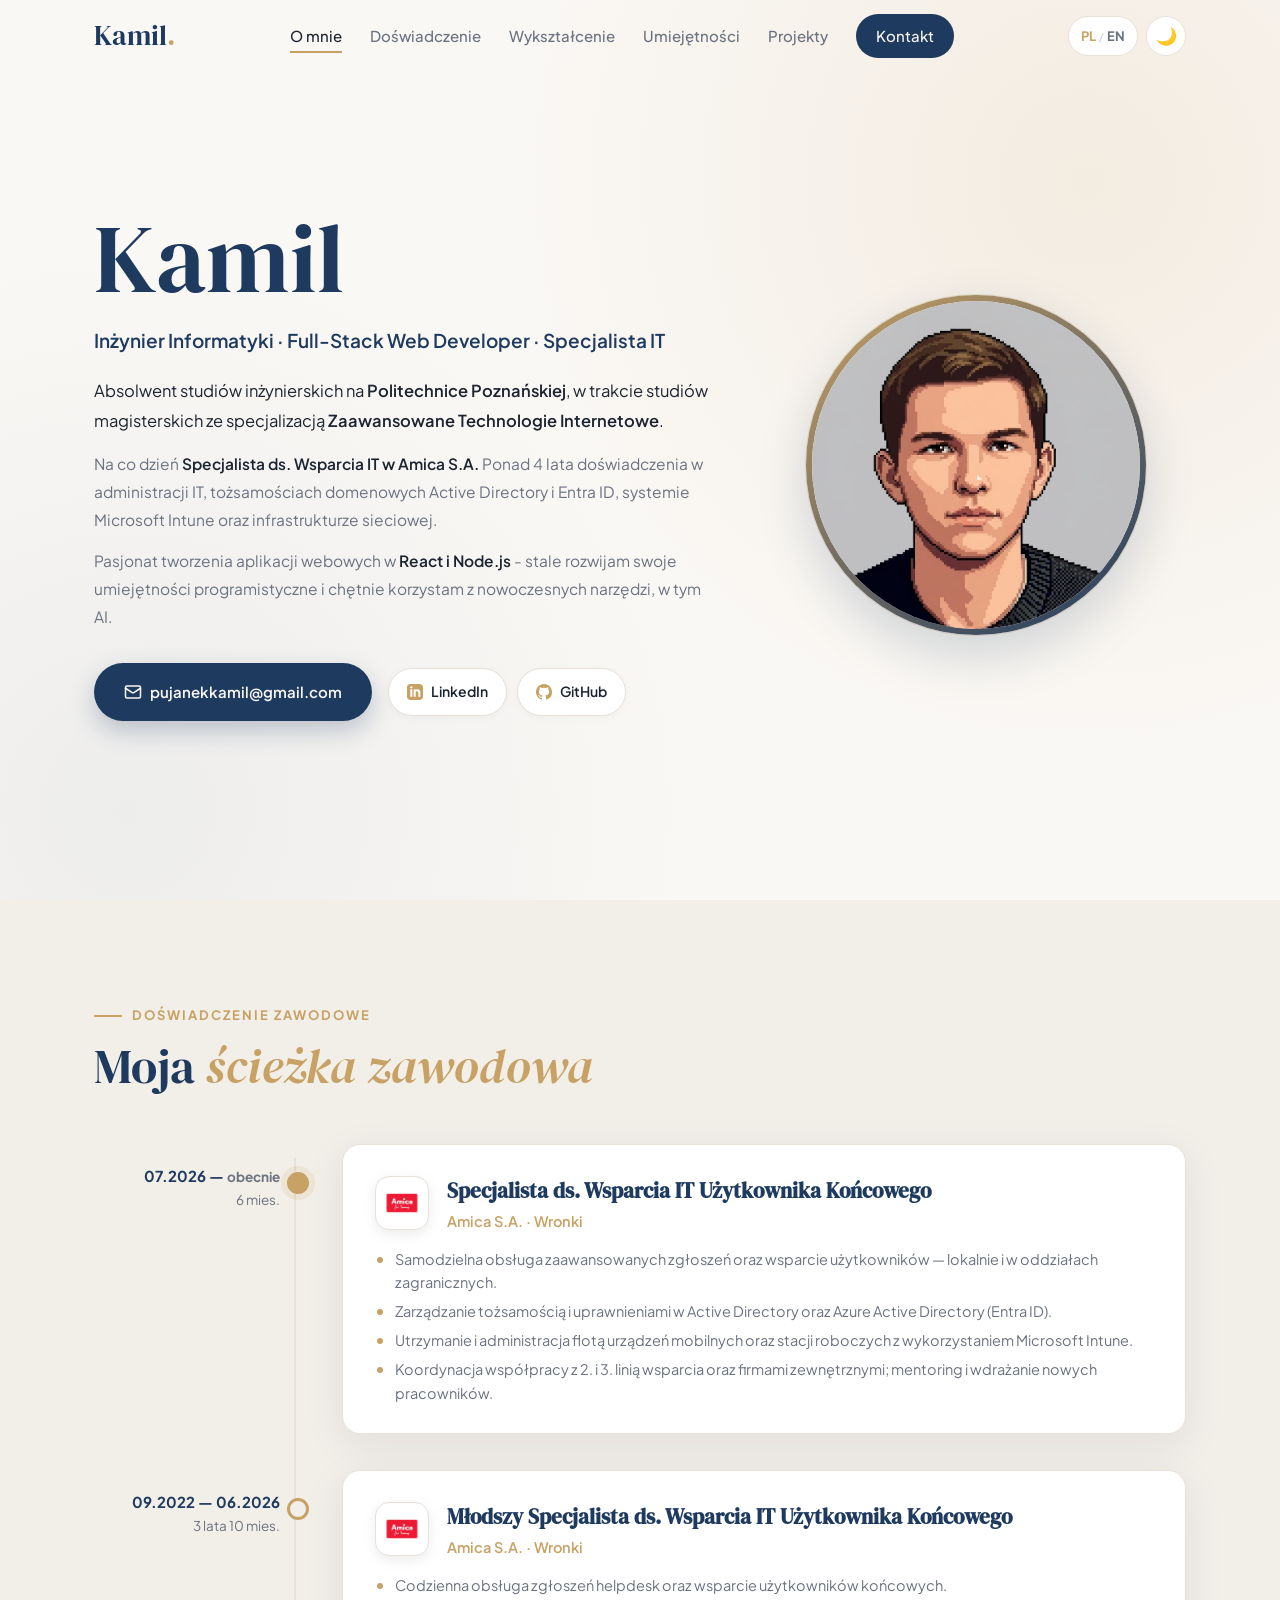
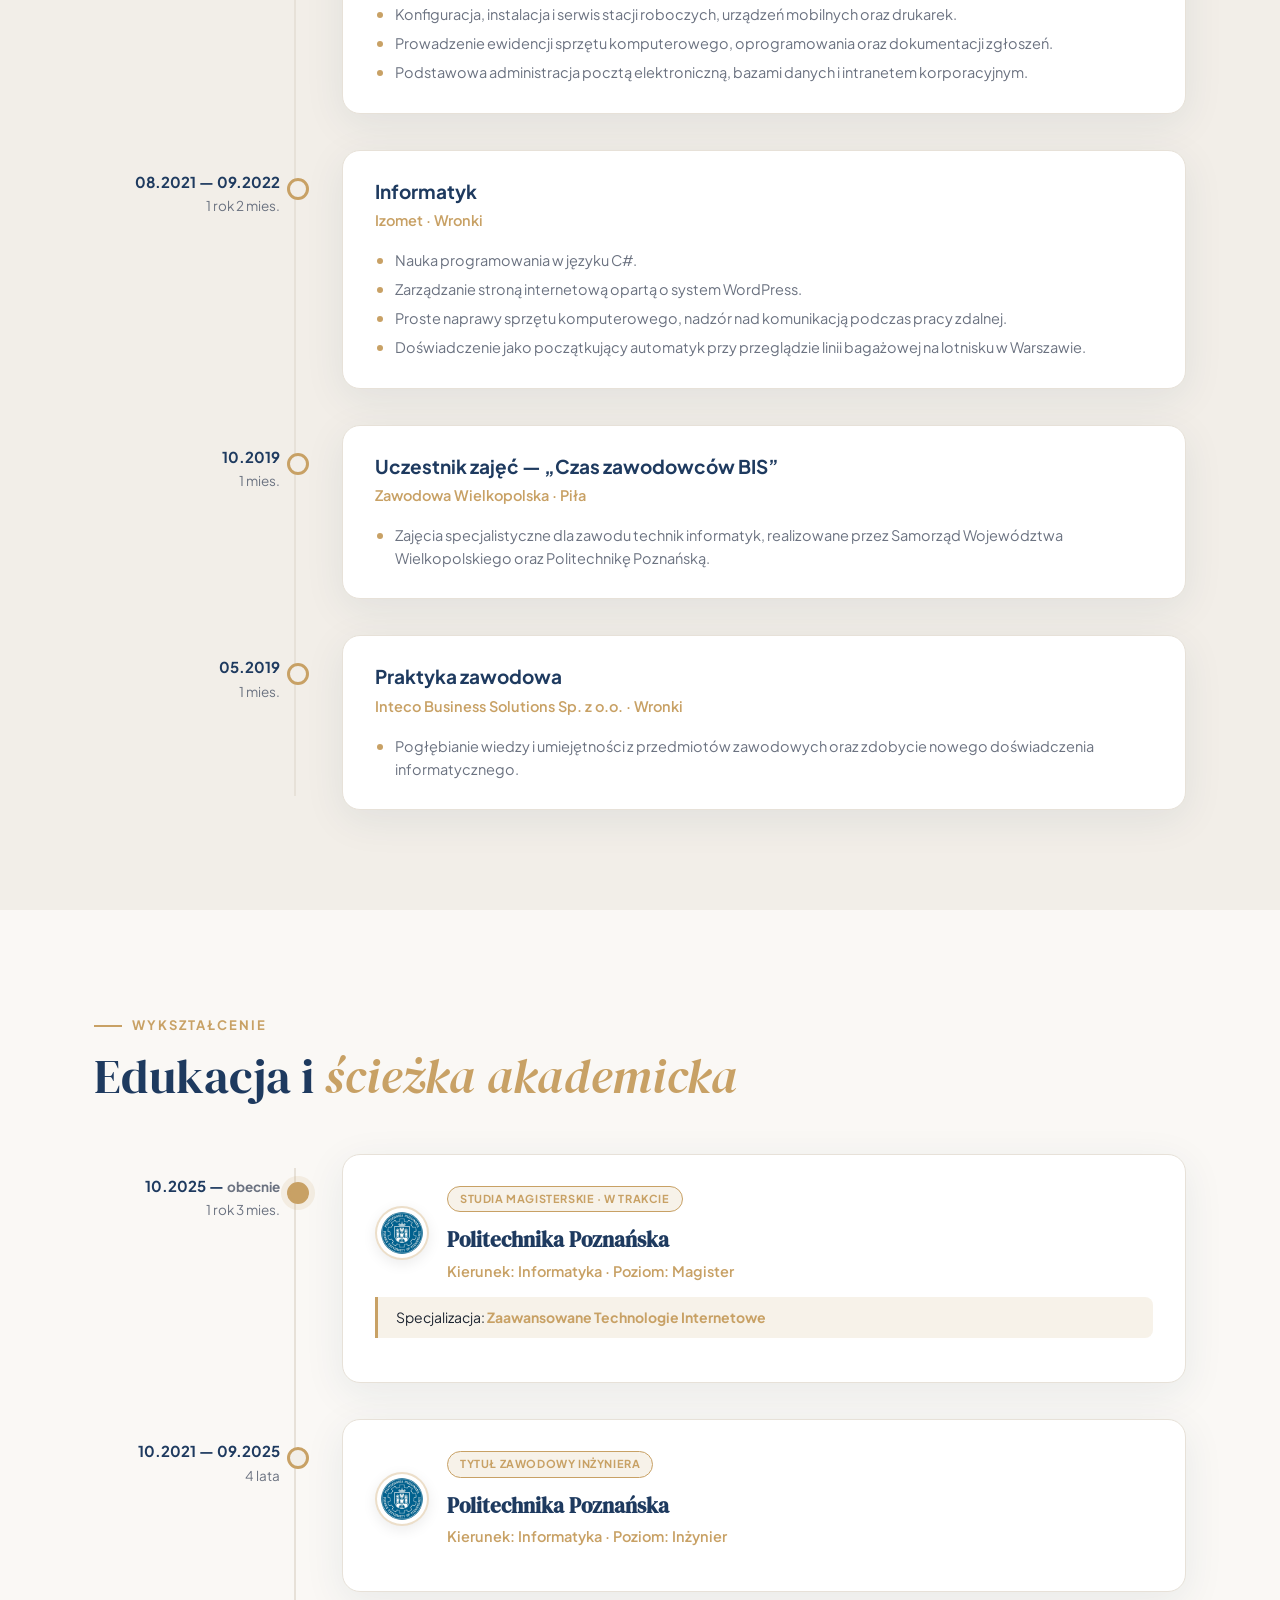
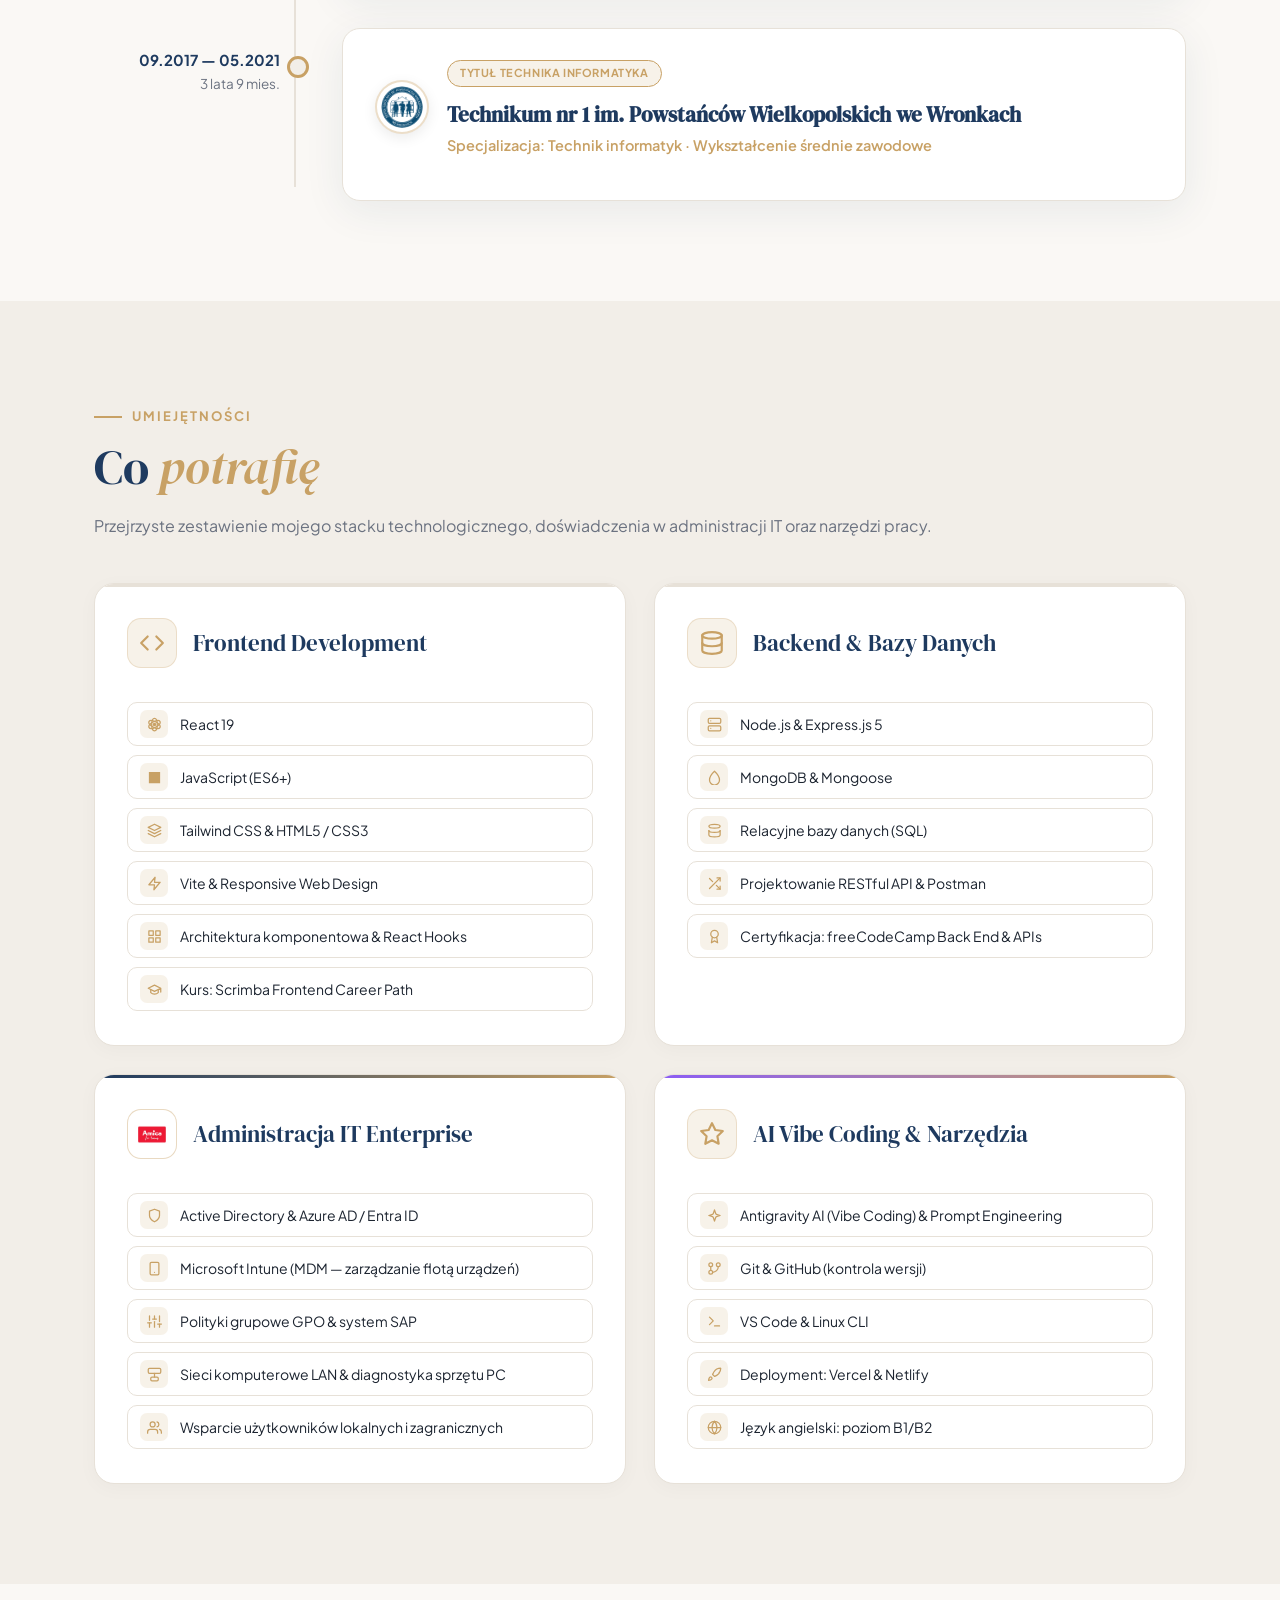
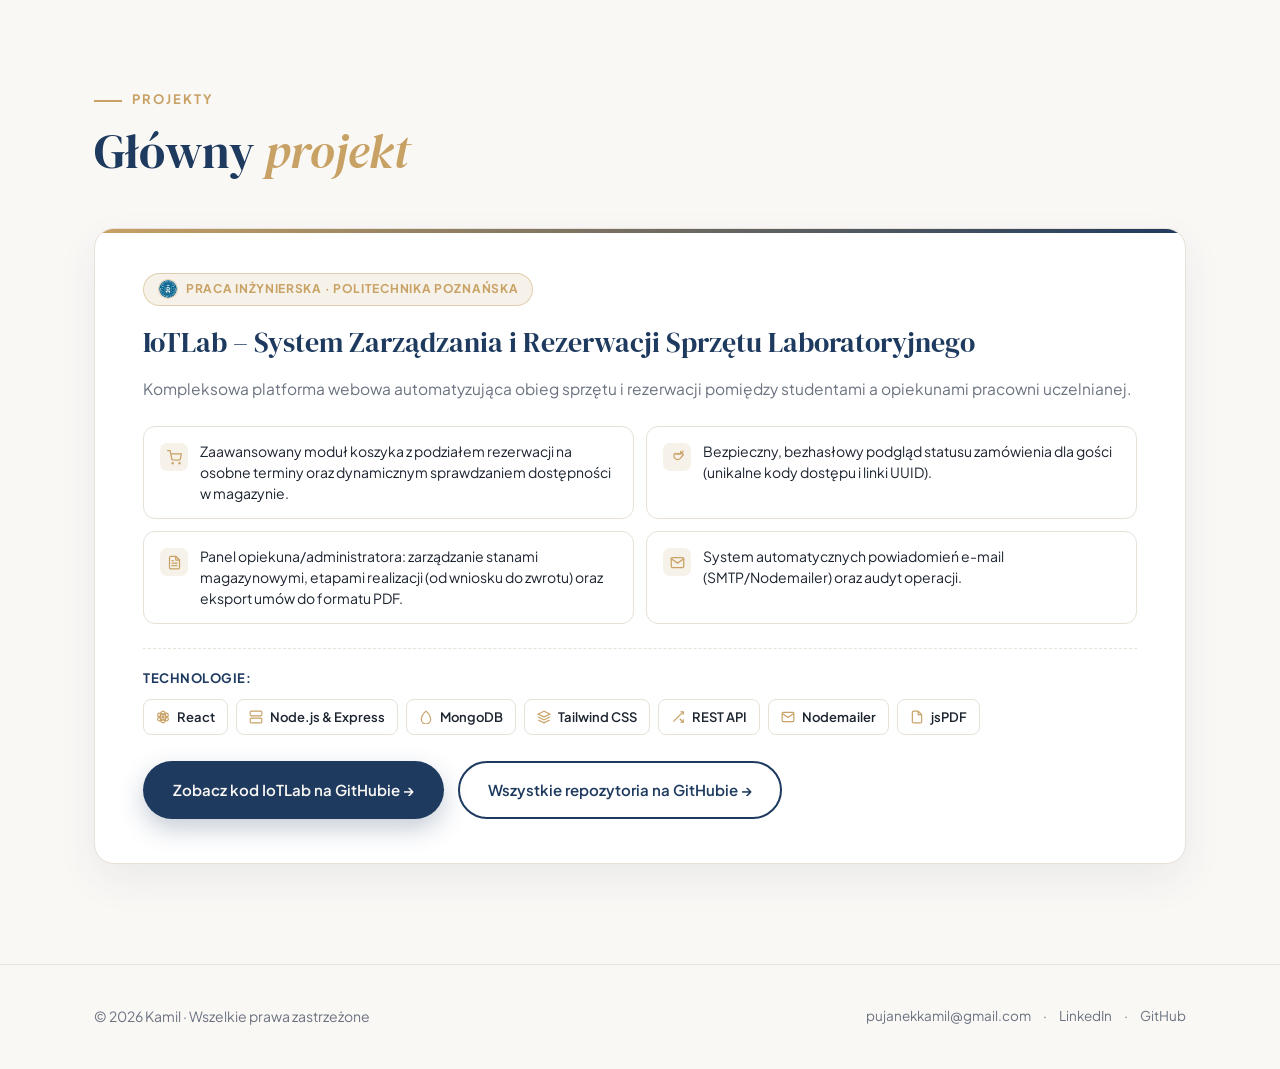
==== commit 3af08730: "Wdrozenie zmian: szeroki projekt, nowe ikonki, czyste MongoDB i aktualizacja bio" ====
--- a/index.html
+++ b/index.html
@@ -54,10 +54,10 @@
               Absolwent studiów inżynierskich na <strong>Politechnice Poznańskiej</strong>, w trakcie studiów magisterskich ze specjalizacją <strong>Zaawansowane Technologie Internetowe</strong>.
             </p>
             <p data-i18n="about_p2">
-              Na co dzień <strong>Specjalista ds. Wsparcia IT (poziom Mid) w Amica S.A.</strong> Ponad 4 lata w środowisku enterprise: tożsamości domenowe (Active Directory, Azure AD/Entra ID), Microsoft Intune (MDM) oraz infrastruktura sieciowa.
+              Na co dzień <strong>Specjalista ds. Wsparcia IT w Amica S.A.</strong> Ponad 4 lata doświadczenia w administracji IT, tożsamościach domenowych Active Directory i Entra ID, systemie Microsoft Intune oraz infrastrukturze sieciowej.
             </p>
             <p data-i18n="about_p3">
-              Pasjonat <strong>tworzenia nowoczesnych aplikacji webowych</strong> (React, Node.js) oraz <strong>AI vibe coding</strong> w Antigravity — łącząc inżynierski rygor z błyskawicznym wdrażaniem rozwiązań.
+              Pasjonat tworzenia aplikacji webowych w <strong>React i Node.js</strong> - stale rozwijam swoje umiejętności programistyczne i chętnie korzystam z nowoczesnych narzędzi, w tym AI.
             </p>
           </div>
 
@@ -103,7 +103,6 @@
                   <img src="img/amica-logo.jpg" alt="Amica S.A." class="exp-logo" width="52" height="52" loading="lazy">
                 </div>
                 <div>
-                  <span class="role-badge" data-i18n="exp_mid_badge">Awans · Poziom Mid</span>
                   <h3 data-i18n="exp_mid_role">Specjalista ds. Wsparcia IT Użytkownika Końcowego</h3>
                   <p class="company">Amica S.A. · Wronki</p>
                 </div>
@@ -130,7 +129,6 @@
                   <img src="img/amica-logo.jpg" alt="Amica S.A." class="exp-logo" width="52" height="52" loading="lazy">
                 </div>
                 <div>
-                  <span class="role-badge" data-i18n="exp_jr_badge">Poziom Junior</span>
                   <h3 data-i18n="exp_jr_role">Młodszy Specjalista ds. Wsparcia IT Użytkownika Końcowego</h3>
                   <p class="company">Amica S.A. · Wronki</p>
                 </div>
@@ -221,12 +219,6 @@
                 <span data-i18n="edu_msc_spec_label">Specjalizacja:</span> <strong
                   data-i18n="edu_msc_spec_val">Zaawansowane Technologie Internetowe</strong>
               </div>
-              <ul>
-                <li data-i18n="edu_msc_b1">Pogłębianie wiedzy z zakresu zaawansowanych architektur internetowych,
-                  systemów rozproszonych i technologii chmurowych.</li>
-                <li data-i18n="edu_msc_b2">Studia niestacjonarne umożliwiające ciągłe łączenie teorii akademickiej z
-                  pełnoetatową pracą zawodową w IT.</li>
-              </ul>
             </div>
           </article>
 
@@ -247,12 +239,6 @@
                   <p class="company" data-i18n="edu_beng_degree">Kierunek: Informatyka · Poziom: Inżynier</p>
                 </div>
               </div>
-              <ul>
-                <li data-i18n="edu_beng_b1">4-letnie studia inżynierskie uwieńczone obroną pracy dyplomowej i uzyskaniem
-                  tytułu inżyniera informatyki.</li>
-                <li data-i18n="edu_beng_b2">Solidne przygotowanie z algorytmiki i struktur danych, inżynierii
-                  oprogramowania, relacyjnych baz danych (SQL) oraz sieci komputerowych.</li>
-              </ul>
             </div>
           </article>
 
@@ -274,12 +260,6 @@
                     średnie zawodowe</p>
                 </div>
               </div>
-              <ul>
-                <li data-i18n="edu_tech_b1">Zdanie państwowych egzaminów zawodowych potwierdzających kwalifikacje
-                  technika informatyka.</li>
-                <li data-i18n="edu_tech_b2">Montaż i eksploatacja systemów komputerowych, podstawy sieci LAN, relacyjne
-                  bazy danych i podstawy programowania.</li>
-              </ul>
             </div>
           </article>
         </div>
@@ -301,37 +281,72 @@
           <!-- 1. Frontend -->
           <div class="sm-card">
             <div class="sm-header">
-              <div class="sm-icon-wrap">💻</div>
+              <div class="sm-icon-wrap">
+                <svg viewBox="0 0 24 24" fill="none" stroke="currentColor" stroke-width="2" stroke-linecap="round" stroke-linejoin="round"><polyline points="16 18 22 12 16 6"></polyline><polyline points="8 6 2 12 8 18"></polyline></svg>
+              </div>
               <div class="sm-title-box">
-                <span class="sm-category-tag" data-i18n="sk_f_front_sub">Nowoczesny Web &amp; UI</span>
                 <h3 data-i18n="sk_f_front_title">Frontend Development</h3>
               </div>
             </div>
             <ul class="skills-dash-list">
-              <li data-i18n="sk_front_li1">React 19</li>
-              <li data-i18n="sk_front_li2">JavaScript (ES6+)</li>
-              <li data-i18n="sk_front_li3">Tailwind CSS &amp; HTML5 / CSS3</li>
-              <li data-i18n="sk_front_li4">Vite &amp; Responsive Web Design</li>
-              <li data-i18n="sk_front_li5">Architektura komponentowa &amp; React Hooks</li>
-              <li data-i18n="sk_front_li6">Kurs: Scrimba Frontend Career Path</li>
+              <li>
+                <span class="sk-ico"><svg viewBox="0 0 24 24" fill="none" stroke="currentColor" stroke-width="2"><ellipse cx="12" cy="12" rx="10" ry="4.5" transform="rotate(30 12 12)"></ellipse><ellipse cx="12" cy="12" rx="10" ry="4.5" transform="rotate(90 12 12)"></ellipse><ellipse cx="12" cy="12" rx="10" ry="4.5" transform="rotate(150 12 12)"></ellipse><circle cx="12" cy="12" r="1.8" fill="currentColor"></circle></svg></span>
+                <span data-i18n="sk_front_li1">React 19</span>
+              </li>
+              <li>
+                <span class="sk-ico"><svg viewBox="0 0 24 24" fill="currentColor"><path d="M3 3h18v18H3V3zm11.2 12.3c.5.8 1.2 1.3 2.1 1.3 1 0 1.6-.5 1.6-1.2 0-.8-.6-1.1-1.7-1.6l-.6-.3c-1.7-.7-2.8-1.6-2.8-3.5 0-1.7 1.3-3.1 3.4-3.1 1.5 0 2.5.5 3.2 1.8l-1.6 1c-.4-.7-.8-1-1.6-1-.8 0-1.3.5-1.3 1.1 0 .7.5 1 1.5 1.5l.6.3c2 .9 3 1.8 3 3.7 0 2.1-1.6 3.3-3.8 3.3-2.1 0-3.3-1-3.9-2.2l1.6-1.1zm-6.8.2c.3.5.6.9 1.2.9.6 0 1-.3 1-1.2V7.1h2.2v8.2c0 2-1.2 3-3 3-1.6 0-2.6-.8-3.1-2l1.7-1z"/></svg></span>
+                <span data-i18n="sk_front_li2">JavaScript (ES6+)</span>
+              </li>
+              <li>
+                <span class="sk-ico"><svg viewBox="0 0 24 24" fill="none" stroke="currentColor" stroke-width="2" stroke-linecap="round" stroke-linejoin="round"><path d="M12 2L2 7l10 5 10-5-10-5z"></path><path d="M2 17l10 5 10-5"></path><path d="M2 12l10 5 10-5"></path></svg></span>
+                <span data-i18n="sk_front_li3">Tailwind CSS &amp; HTML5 / CSS3</span>
+              </li>
+              <li>
+                <span class="sk-ico"><svg viewBox="0 0 24 24" fill="none" stroke="currentColor" stroke-width="2" stroke-linecap="round" stroke-linejoin="round"><polygon points="13 2 3 14 12 14 11 22 21 10 12 10 13 2"></polygon></svg></span>
+                <span data-i18n="sk_front_li4">Vite &amp; Responsive Web Design</span>
+              </li>
+              <li>
+                <span class="sk-ico"><svg viewBox="0 0 24 24" fill="none" stroke="currentColor" stroke-width="2" stroke-linecap="round" stroke-linejoin="round"><rect x="3" y="3" width="7" height="7"></rect><rect x="14" y="3" width="7" height="7"></rect><rect x="14" y="14" width="7" height="7"></rect><rect x="3" y="14" width="7" height="7"></rect></svg></span>
+                <span data-i18n="sk_front_li5">Architektura komponentowa &amp; React Hooks</span>
+              </li>
+              <li>
+                <span class="sk-ico"><svg viewBox="0 0 24 24" fill="none" stroke="currentColor" stroke-width="2" stroke-linecap="round" stroke-linejoin="round"><path d="M22 10v6M2 10l10-5 10 5-10 5z"></path><path d="M6 12v5c3 3 9 3 12 0v-5"></path></svg></span>
+                <span data-i18n="sk_front_li6">Kurs: Scrimba Frontend Career Path</span>
+              </li>
             </ul>
           </div>
 
           <!-- 2. Backend & Bazy Danych -->
           <div class="sm-card">
             <div class="sm-header">
-              <div class="sm-icon-wrap">⚙️</div>
+              <div class="sm-icon-wrap">
+                <svg viewBox="0 0 24 24" fill="none" stroke="currentColor" stroke-width="2" stroke-linecap="round" stroke-linejoin="round"><ellipse cx="12" cy="5" rx="9" ry="3"></ellipse><path d="M21 12c0 1.66-4 3-9 3s-9-1.34-9-3"></path><path d="M3 5v14c0 1.66 4 3 9 3s9-1.34 9-3V5"></path></svg>
+              </div>
               <div class="sm-title-box">
-                <span class="sm-category-tag" data-i18n="sk_f_back_sub">Architektura API &amp; Dane</span>
                 <h3 data-i18n="sk_f_back_title">Backend &amp; Bazy Danych</h3>
               </div>
             </div>
             <ul class="skills-dash-list">
-              <li data-i18n="sk_back_li1">Node.js &amp; Express.js 5</li>
-              <li data-i18n="sk_back_li2">MongoDB &amp; Mongoose</li>
-              <li data-i18n="sk_back_li3">Relacyjne bazy danych (SQL)</li>
-              <li data-i18n="sk_back_li4">Projektowanie RESTful API &amp; Postman</li>
-              <li data-i18n="sk_back_li5">Certyfikacja: freeCodeCamp Back End &amp; APIs</li>
+              <li>
+                <span class="sk-ico"><svg viewBox="0 0 24 24" fill="none" stroke="currentColor" stroke-width="2" stroke-linecap="round" stroke-linejoin="round"><rect x="2" y="2" width="20" height="8" rx="2" ry="2"></rect><rect x="2" y="14" width="20" height="8" rx="2" ry="2"></rect><line x1="6" y1="6" x2="6.01" y2="6"></line><line x1="6" y1="18" x2="6.01" y2="18"></line></svg></span>
+                <span data-i18n="sk_back_li1">Node.js &amp; Express.js 5</span>
+              </li>
+              <li>
+                <span class="sk-ico"><svg viewBox="0 0 24 24" fill="none" stroke="currentColor" stroke-width="2" stroke-linecap="round" stroke-linejoin="round"><path d="M12 2C6.5 7 4 12 4 16a8 8 0 0 0 16 0c0-4-2.5-9-8-14z"></path></svg></span>
+                <span data-i18n="sk_back_li2">MongoDB &amp; Mongoose</span>
+              </li>
+              <li>
+                <span class="sk-ico"><svg viewBox="0 0 24 24" fill="none" stroke="currentColor" stroke-width="2" stroke-linecap="round" stroke-linejoin="round"><ellipse cx="12" cy="5" rx="9" ry="3"></ellipse><path d="M21 12c0 1.66-4 3-9 3s-9-1.34-9-3"></path><path d="M3 12v7c0 1.66 4 3 9 3s9-1.34 9-3v-7"></path></svg></span>
+                <span data-i18n="sk_back_li3">Relacyjne bazy danych (SQL)</span>
+              </li>
+              <li>
+                <span class="sk-ico"><svg viewBox="0 0 24 24" fill="none" stroke="currentColor" stroke-width="2" stroke-linecap="round" stroke-linejoin="round"><polyline points="16 3 21 3 21 8"></polyline><line x1="4" y1="20" x2="21" y2="3"></line><polyline points="21 16 21 21 16 21"></polyline><line x1="15" y1="15" x2="21" y2="21"></line><line x1="4" y1="4" x2="9" y2="9"></line></svg></span>
+                <span data-i18n="sk_back_li4">Projektowanie RESTful API &amp; Postman</span>
+              </li>
+              <li>
+                <span class="sk-ico"><svg viewBox="0 0 24 24" fill="none" stroke="currentColor" stroke-width="2" stroke-linecap="round" stroke-linejoin="round"><circle cx="12" cy="8" r="6"></circle><path d="M15.477 12.89L17 22l-5-3-5 3 1.523-9.11"></path></svg></span>
+                <span data-i18n="sk_back_li5">Certyfikacja: freeCodeCamp Back End &amp; APIs</span>
+              </li>
             </ul>
           </div>
 
@@ -342,34 +357,64 @@
                 <img src="img/amica-logo.jpg" alt="Amica S.A." class="sm-brand-img" width="38" height="22">
               </div>
               <div class="sm-title-box">
-                <span class="sm-category-tag accent-tag" data-i18n="sk_badge_it">Amica S.A. · Mid (od 07.2026)</span>
                 <h3 data-i18n="sk_f_it_title">Administracja IT Enterprise</h3>
               </div>
             </div>
             <ul class="skills-dash-list">
-              <li data-i18n="sk_it_li1">Active Directory &amp; Azure AD / Entra ID</li>
-              <li data-i18n="sk_it_li2">Microsoft Intune (MDM — zarządzanie flotą urządzeń)</li>
-              <li data-i18n="sk_it_li3">Polityki grupowe GPO &amp; system SAP</li>
-              <li data-i18n="sk_it_li4">Sieci komputerowe LAN &amp; diagnostyka sprzętu PC</li>
-              <li data-i18n="sk_it_li5">Wsparcie użytkowników lokalnych i zagranicznych</li>
+              <li>
+                <span class="sk-ico"><svg viewBox="0 0 24 24" fill="none" stroke="currentColor" stroke-width="2" stroke-linecap="round" stroke-linejoin="round"><path d="M12 22s8-4 8-10V5l-8-3-8 3v7c0 6 8 10 8 10z"></path></svg></span>
+                <span data-i18n="sk_it_li1">Active Directory &amp; Azure AD / Entra ID</span>
+              </li>
+              <li>
+                <span class="sk-ico"><svg viewBox="0 0 24 24" fill="none" stroke="currentColor" stroke-width="2" stroke-linecap="round" stroke-linejoin="round"><rect x="5" y="2" width="14" height="20" rx="2" ry="2"></rect><line x1="12" y1="18" x2="12.01" y2="18"></line></svg></span>
+                <span data-i18n="sk_it_li2">Microsoft Intune (MDM — zarządzanie flotą urządzeń)</span>
+              </li>
+              <li>
+                <span class="sk-ico"><svg viewBox="0 0 24 24" fill="none" stroke="currentColor" stroke-width="2" stroke-linecap="round" stroke-linejoin="round"><line x1="4" y1="21" x2="4" y2="14"></line><line x1="4" y1="10" x2="4" y2="3"></line><line x1="12" y1="21" x2="12" y2="12"></line><line x1="12" y1="8" x2="12" y2="3"></line><line x1="20" y1="21" x2="20" y2="16"></line><line x1="20" y1="12" x2="20" y2="3"></line><line x1="1" y1="14" x2="7" y2="14"></line><line x1="9" y1="8" x2="15" y2="8"></line><line x1="17" y1="16" x2="23" y2="16"></line></svg></span>
+                <span data-i18n="sk_it_li3">Polityki grupowe GPO &amp; system SAP</span>
+              </li>
+              <li>
+                <span class="sk-ico"><svg viewBox="0 0 24 24" fill="none" stroke="currentColor" stroke-width="2" stroke-linecap="round" stroke-linejoin="round"><rect x="2" y="2" width="20" height="8" rx="2" ry="2"></rect><rect x="6" y="16" width="12" height="6" rx="2"></rect><line x1="12" y1="10" x2="12" y2="16"></line></svg></span>
+                <span data-i18n="sk_it_li4">Sieci komputerowe LAN &amp; diagnostyka sprzętu PC</span>
+              </li>
+              <li>
+                <span class="sk-ico"><svg viewBox="0 0 24 24" fill="none" stroke="currentColor" stroke-width="2" stroke-linecap="round" stroke-linejoin="round"><path d="M17 21v-2a4 4 0 0 0-4-4H5a4 4 0 0 0-4 4v2"></path><circle cx="9" cy="7" r="4"></circle><path d="M23 21v-2a4 4 0 0 0-3-3.87"></path><path d="M16 3.13a4 4 0 0 1 0 7.75"></path></svg></span>
+                <span data-i18n="sk_it_li5">Wsparcie użytkowników lokalnych i zagranicznych</span>
+              </li>
             </ul>
           </div>
 
           <!-- 4. AI & Warsztat Pracy -->
           <div class="sm-card featured-ai">
             <div class="sm-header">
-              <div class="sm-icon-wrap">🤖</div>
+              <div class="sm-icon-wrap">
+                <svg viewBox="0 0 24 24" fill="none" stroke="currentColor" stroke-width="2" stroke-linecap="round" stroke-linejoin="round"><path d="M12 2l3.09 6.26L22 9.27l-5 4.87 1.18 6.88L12 17.77l-6.18 3.25L7 14.14 2 9.27l6.91-1.01L12 2z"></path></svg>
+              </div>
               <div class="sm-title-box">
-                <span class="sm-category-tag ai-tag" data-i18n="sk_f_ai_sub">Nowoczesny Workflow &amp; DevOps</span>
                 <h3 data-i18n="sk_f_ai_title">AI Vibe Coding &amp; Narzędzia</h3>
               </div>
             </div>
             <ul class="skills-dash-list">
-              <li data-i18n="sk_ai_li1">Antigravity AI (Vibe Coding) &amp; Prompt Engineering</li>
-              <li data-i18n="sk_ai_li2">Git &amp; GitHub (kontrola wersji)</li>
-              <li data-i18n="sk_ai_li3">VS Code &amp; Linux CLI</li>
-              <li data-i18n="sk_ai_li4">Deployment: Vercel &amp; Netlify</li>
-              <li data-i18n="sk_ai_li5">Język angielski: poziom B1/B2</li>
+              <li>
+                <span class="sk-ico"><svg viewBox="0 0 24 24" fill="none" stroke="currentColor" stroke-width="2" stroke-linecap="round" stroke-linejoin="round"><path d="m12 3-1.9 5.8a2 2 0 0 1-1.3 1.3L3 12l5.8 1.9a2 2 0 0 1 1.3 1.3L12 21l1.9-5.8a2 2 0 0 1 1.3-1.3L21 12l-5.8-1.9a2 2 0 0 1-1.3-1.3Z"></path></svg></span>
+                <span data-i18n="sk_ai_li1">Antigravity AI (Vibe Coding) &amp; Prompt Engineering</span>
+              </li>
+              <li>
+                <span class="sk-ico"><svg viewBox="0 0 24 24" fill="none" stroke="currentColor" stroke-width="2" stroke-linecap="round" stroke-linejoin="round"><circle cx="6" cy="18" r="3"></circle><circle cx="6" cy="6" r="3"></circle><circle cx="18" cy="6" r="3"></circle><line x1="6" y1="9" x2="6" y2="15"></line><path d="M18 9a9 9 0 0 1-9 9"></path></svg></span>
+                <span data-i18n="sk_ai_li2">Git &amp; GitHub (kontrola wersji)</span>
+              </li>
+              <li>
+                <span class="sk-ico"><svg viewBox="0 0 24 24" fill="none" stroke="currentColor" stroke-width="2" stroke-linecap="round" stroke-linejoin="round"><polyline points="4 17 10 11 4 5"></polyline><line x1="12" y1="19" x2="20" y2="19"></line></svg></span>
+                <span data-i18n="sk_ai_li3">VS Code &amp; Linux CLI</span>
+              </li>
+              <li>
+                <span class="sk-ico"><svg viewBox="0 0 24 24" fill="none" stroke="currentColor" stroke-width="2" stroke-linecap="round" stroke-linejoin="round"><path d="M4.5 16.5c-1.5 1.26-2 5-2 5s3.74-.5 5-2c.71-.84.7-2.13-.09-2.91a2.18 2.18 0 0 0-2.91-.09z"></path><path d="m12 15-3-3a22 22 0 0 1 2-3.95A12.88 12.88 0 0 1 22 2c0 2.72-.78 7.5-6 11a22.35 22.35 0 0 1-4 2z"></path></svg></span>
+                <span data-i18n="sk_ai_li4">Deployment: Vercel &amp; Netlify</span>
+              </li>
+              <li>
+                <span class="sk-ico"><svg viewBox="0 0 24 24" fill="none" stroke="currentColor" stroke-width="2" stroke-linecap="round" stroke-linejoin="round"><circle cx="12" cy="12" r="10"></circle><line x1="2" y1="12" x2="22" y2="12"></line><path d="M12 2a15.3 15.3 0 0 1 4 10 15.3 15.3 0 0 1-4 10 15.3 15.3 0 0 1-4-10 15.3 15.3 0 0 1 4-10z"></path></svg></span>
+                <span data-i18n="sk_ai_li5">Język angielski: poziom B1/B2</span>
+              </li>
             </ul>
           </div>
         </div>
@@ -401,26 +446,34 @@
 
           <ul class="proj-feature-list">
             <li>
-              <span class="feat-icon">🛒</span>
+              <span class="sk-ico"><svg viewBox="0 0 24 24" fill="none" stroke="currentColor" stroke-width="2" stroke-linecap="round" stroke-linejoin="round"><circle cx="9" cy="21" r="1"></circle><circle cx="20" cy="21" r="1"></circle><path d="M1 1h4l2.68 13.39a2 2 0 0 0 2 1.61h9.72a2 2 0 0 0 2-1.61L23 6H6"></path></svg></span>
               <span data-i18n="iotlab_f1">Zaawansowany moduł koszyka z podziałem rezerwacji na osobne terminy oraz dynamicznym sprawdzaniem dostępności w magazynie.</span>
             </li>
             <li>
-              <span class="feat-icon">🔑</span>
+              <span class="sk-ico"><svg viewBox="0 0 24 24" fill="none" stroke="currentColor" stroke-width="2" stroke-linecap="round" stroke-linejoin="round"><path d="M21 2l-2 2m-1.5 1.5L16 7l-1.5-1.5L13 7l-1.5-1.5L10 7l-2-2a6 6 0 1 0 8.49 8.49L21 8v-2h-2v-2h-2V2z"></path></svg></span>
               <span data-i18n="iotlab_f2">Bezpieczny, bezhasłowy podgląd statusu zamówienia dla gości (unikalne kody dostępu i linki UUID).</span>
             </li>
             <li>
-              <span class="feat-icon">📋</span>
+              <span class="sk-ico"><svg viewBox="0 0 24 24" fill="none" stroke="currentColor" stroke-width="2" stroke-linecap="round" stroke-linejoin="round"><path d="M14 2H6a2 2 0 0 0-2 2v16a2 2 0 0 0 2 2h12a2 2 0 0 0 2-2V8z"></path><polyline points="14 2 14 8 20 8"></polyline><line x1="16" y1="13" x2="8" y2="13"></line><line x1="16" y1="17" x2="8" y2="17"></line><polyline points="10 9 9 9 8 9"></polyline></svg></span>
               <span data-i18n="iotlab_f3">Panel opiekuna/administratora: zarządzanie stanami magazynowymi, etapami realizacji (od wniosku do zwrotu) oraz eksport umów do formatu PDF.</span>
             </li>
             <li>
-              <span class="feat-icon">✉️</span>
+              <span class="sk-ico"><svg viewBox="0 0 24 24" fill="none" stroke="currentColor" stroke-width="2" stroke-linecap="round" stroke-linejoin="round"><path d="M4 4h16c1.1 0 2 .9 2 2v12c0 1.1-.9 2-2 2H4c-1.1 0-2-.9-2-2V6c0-1.1.9-2 2-2z"></path><polyline points="22,6 12,13 2,6"></polyline></svg></span>
               <span data-i18n="iotlab_f4">System automatycznych powiadomień e-mail (SMTP/Nodemailer) oraz audyt operacji.</span>
             </li>
           </ul>
 
-          <div class="proj-tech-line">
-            <strong data-i18n="iotlab_tech_label">Technologie:</strong>
-            <span data-i18n="iotlab_tech_val">React, Node.js, Express.js, MongoDB (Mongoose), Tailwind CSS, Nodemailer, jsPDF, REST API</span>
+          <div class="proj-tech-wrap">
+            <span class="proj-tech-label" data-i18n="iotlab_tech_label">Technologie stacku:</span>
+            <div class="proj-tech-pills">
+              <span class="tech-pill"><svg viewBox="0 0 24 24" fill="none" stroke="currentColor" stroke-width="2"><ellipse cx="12" cy="12" rx="10" ry="4.5" transform="rotate(30 12 12)"></ellipse><ellipse cx="12" cy="12" rx="10" ry="4.5" transform="rotate(90 12 12)"></ellipse><ellipse cx="12" cy="12" rx="10" ry="4.5" transform="rotate(150 12 12)"></ellipse><circle cx="12" cy="12" r="1.8" fill="currentColor"></circle></svg> React</span>
+              <span class="tech-pill"><svg viewBox="0 0 24 24" fill="none" stroke="currentColor" stroke-width="2"><rect x="2" y="2" width="20" height="8" rx="2" ry="2"></rect><rect x="2" y="14" width="20" height="8" rx="2" ry="2"></rect><line x1="6" y1="6" x2="6.01" y2="6"></line><line x1="6" y1="18" x2="6.01" y2="18"></line></svg> Node.js &amp; Express</span>
+              <span class="tech-pill"><svg viewBox="0 0 24 24" fill="none" stroke="currentColor" stroke-width="2"><path d="M12 2C6.5 7 4 12 4 16a8 8 0 0 0 16 0c0-4-2.5-9-8-14z"></path></svg> MongoDB</span>
+              <span class="tech-pill"><svg viewBox="0 0 24 24" fill="none" stroke="currentColor" stroke-width="2"><path d="M12 2L2 7l10 5 10-5-10-5z"></path><path d="M2 17l10 5 10-5"></path><path d="M2 12l10 5 10-5"></path></svg> Tailwind CSS</span>
+              <span class="tech-pill"><svg viewBox="0 0 24 24" fill="none" stroke="currentColor" stroke-width="2"><polyline points="16 3 21 3 21 8"></polyline><line x1="4" y1="20" x2="21" y2="3"></line><polyline points="21 16 21 21 16 21"></polyline><line x1="15" y1="15" x2="21" y2="21"></line></svg> REST API</span>
+              <span class="tech-pill"><svg viewBox="0 0 24 24" fill="none" stroke="currentColor" stroke-width="2"><path d="M4 4h16c1.1 0 2 .9 2 2v12c0 1.1-.9 2-2 2H4c-1.1 0-2-.9-2-2V6c0-1.1.9-2 2-2z"></path><polyline points="22,6 12,13 2,6"></polyline></svg> Nodemailer</span>
+              <span class="tech-pill"><svg viewBox="0 0 24 24" fill="none" stroke="currentColor" stroke-width="2"><path d="M14 2H6a2 2 0 0 0-2 2v16a2 2 0 0 0 2 2h12a2 2 0 0 0 2-2V8z"></path><polyline points="14 2 14 8 20 8"></polyline></svg> jsPDF</span>
+            </div>
           </div>
 
           <div class="ps-actions">
--- a/styles.css
+++ b/styles.css
@@ -362,27 +362,54 @@
   margin: 18px 0 0;
   display: flex;
   flex-direction: column;
-  gap: 10px;
+  gap: 9px;
 }
 .skills-dash-list li {
-  position: relative;
-  padding-left: 18px;
-  font-size: 14.5px;
-  line-height: 1.5;
+  display: flex;
+  align-items: center;
+  gap: 12px;
+  font-size: 14px;
+  line-height: 1.4;
   color: var(--text);
-}
-.skills-dash-list li::before {
-  content: "–";
-  position: absolute;
-  left: 0;
-  top: 0;
-  color: var(--accent);
-  font-weight: 700;
-  font-size: 15px;
+  padding: 7px 12px;
+  border-radius: 10px;
+  background: var(--bg-soft);
+  border: 1px solid var(--line);
+  transition: all .2s ease;
+}
+.skills-dash-list li:hover {
+  background: var(--accent-soft);
+  border-color: rgba(200, 161, 101, 0.4);
+  transform: translateX(4px);
+}
+.sk-ico {
+  display: inline-flex;
+  align-items: center;
+  justify-content: center;
+  width: 28px;
+  height: 28px;
+  border-radius: 7px;
+  background: rgba(200, 161, 101, 0.14);
+  color: var(--accent);
+  flex-shrink: 0;
+  transition: transform .2s ease, color .2s ease;
+}
+.skills-dash-list li:hover .sk-ico {
+  transform: scale(1.08);
+  color: var(--primary);
+}
+.sk-ico svg {
+  width: 15px;
+  height: 15px;
+}
+.sm-icon-wrap svg {
+  width: 26px;
+  height: 26px;
+  color: var(--accent);
 }
 
 /* ===== Projects (IoTLab — Concise Showcase) ===== */
-.projects-header { max-width: 860px; margin-bottom: 32px; }
+.projects-header { margin-bottom: 32px; }
 
 .project-showcase {
   background: var(--card);
@@ -391,8 +418,8 @@
   box-shadow: 0 16px 40px rgba(30, 58, 95, .07);
   display: flex;
   flex-direction: column;
-  max-width: 860px;
-  padding: 40px 42px;
+  width: 100%;
+  padding: 44px 48px;
   position: relative;
   overflow: hidden;
   transition: border-color .3s ease, box-shadow .3s ease, transform .2s ease;
@@ -465,35 +492,78 @@
   list-style: none;
   padding: 0;
   margin: 0 0 24px;
-  display: flex;
-  flex-direction: column;
-  gap: 13px;
+  display: grid;
+  grid-template-columns: repeat(2, 1fr);
+  gap: 12px;
 }
 .proj-feature-list li {
   display: flex;
   align-items: flex-start;
   gap: 12px;
-  font-size: 14.5px;
-  line-height: 1.55;
+  font-size: 14px;
+  line-height: 1.5;
   color: var(--text);
-}
-.proj-feature-list .feat-icon {
-  font-size: 19px;
-  line-height: 1.35;
-  flex-shrink: 0;
-}
-.proj-tech-line {
-  font-size: 14px;
-  color: var(--muted);
-  line-height: 1.6;
+  background: var(--bg-soft);
+  border: 1px solid var(--line);
+  padding: 14px 16px;
+  border-radius: 12px;
+  transition: all .2s ease;
+}
+.proj-feature-list li:hover {
+  background: var(--accent-soft);
+  border-color: rgba(200, 161, 101, 0.4);
+  transform: translateY(-2px);
+}
+.proj-feature-list .sk-ico {
+  margin-top: 2px;
+}
+@media (max-width: 768px) {
+  .proj-feature-list {
+    grid-template-columns: 1fr;
+  }
+}
+.proj-tech-wrap {
   padding-top: 18px;
   border-top: 1px dashed var(--line);
   margin-bottom: 26px;
-}
-.proj-tech-line strong {
+  display: flex;
+  flex-direction: column;
+  gap: 10px;
+}
+.proj-tech-label {
+  font-size: 13px;
+  font-weight: 700;
   color: var(--primary);
-  font-weight: 700;
-  margin-right: 6px;
+  text-transform: uppercase;
+  letter-spacing: .5px;
+}
+.proj-tech-pills {
+  display: flex;
+  flex-wrap: wrap;
+  gap: 8px;
+}
+.tech-pill {
+  display: inline-flex;
+  align-items: center;
+  gap: 7px;
+  font-size: 13px;
+  font-weight: 600;
+  padding: 6px 12px;
+  border-radius: 8px;
+  background: var(--bg-soft);
+  border: 1px solid var(--line);
+  color: var(--text);
+  transition: all .2s ease;
+}
+.tech-pill:hover {
+  border-color: var(--accent);
+  color: var(--primary);
+  transform: translateY(-2px);
+}
+.tech-pill svg {
+  width: 14px;
+  height: 14px;
+  color: var(--accent);
 }
 .ps-actions {
   display: flex;
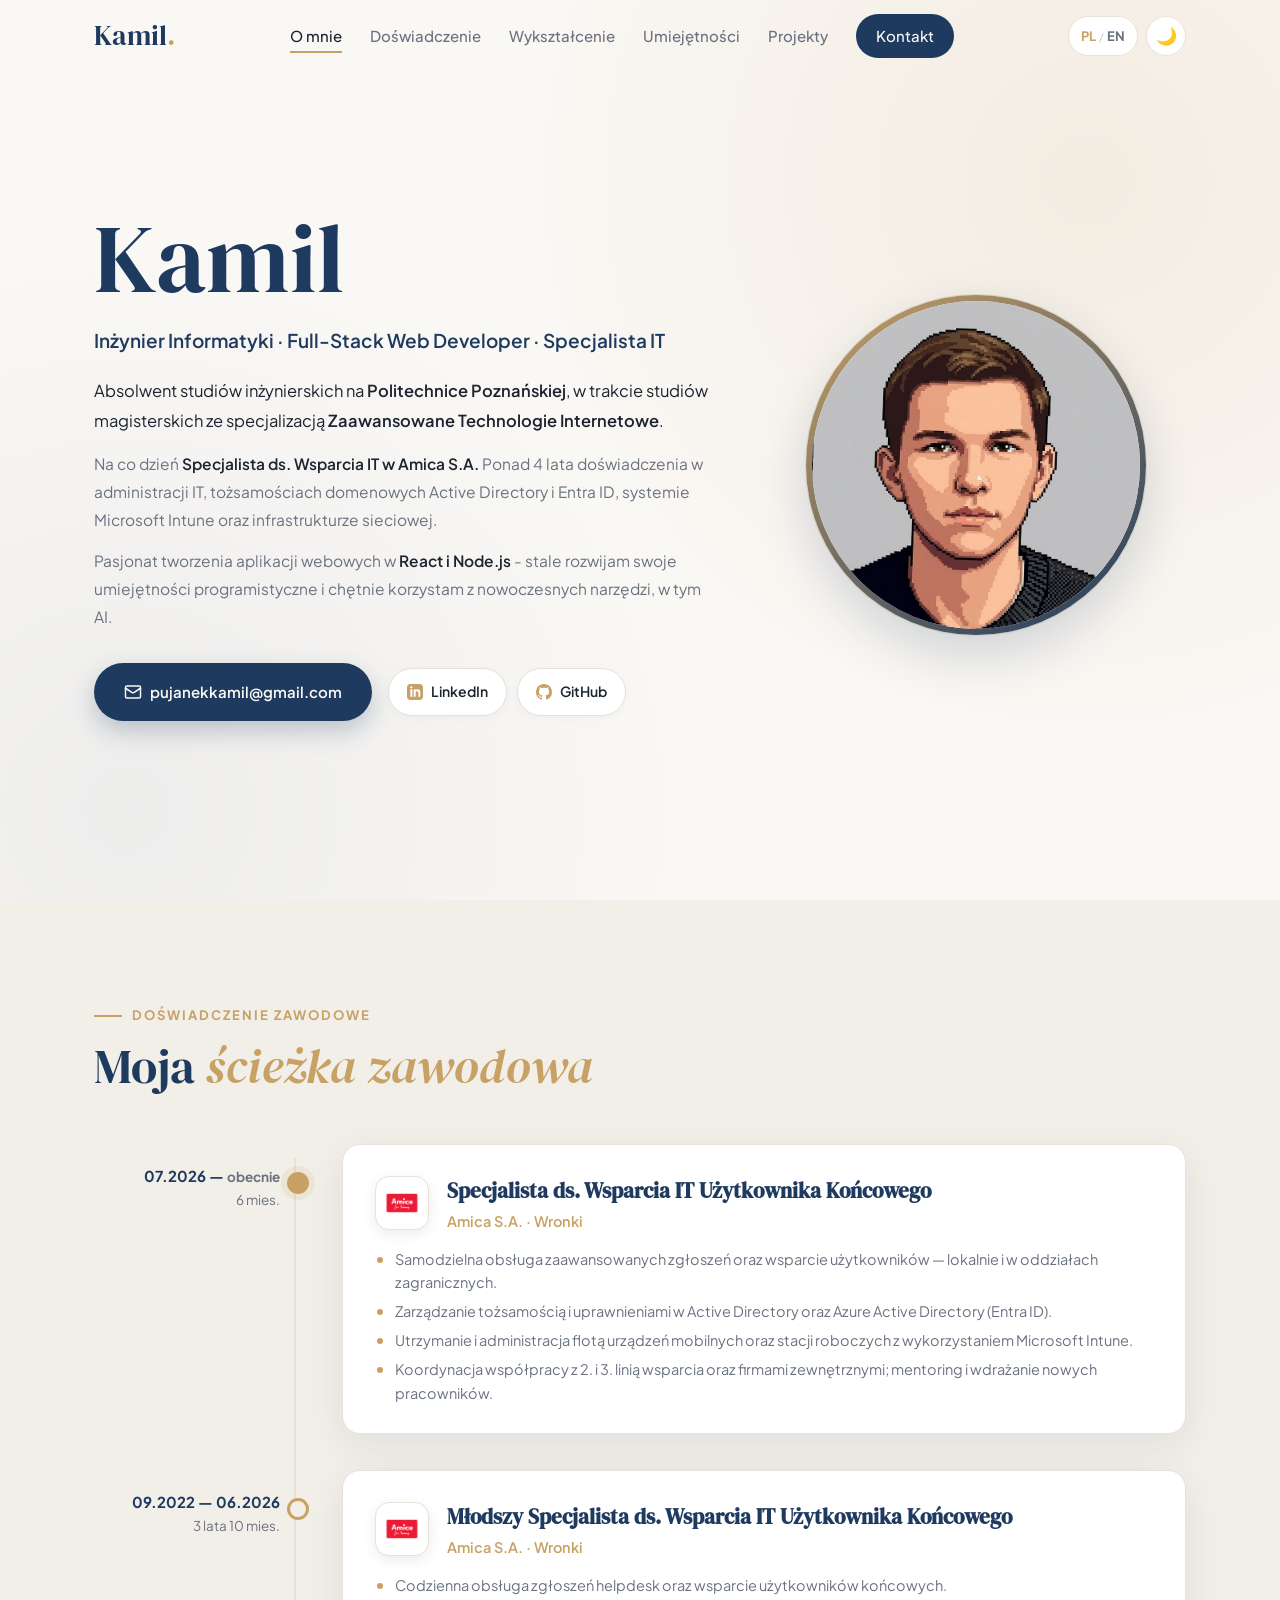
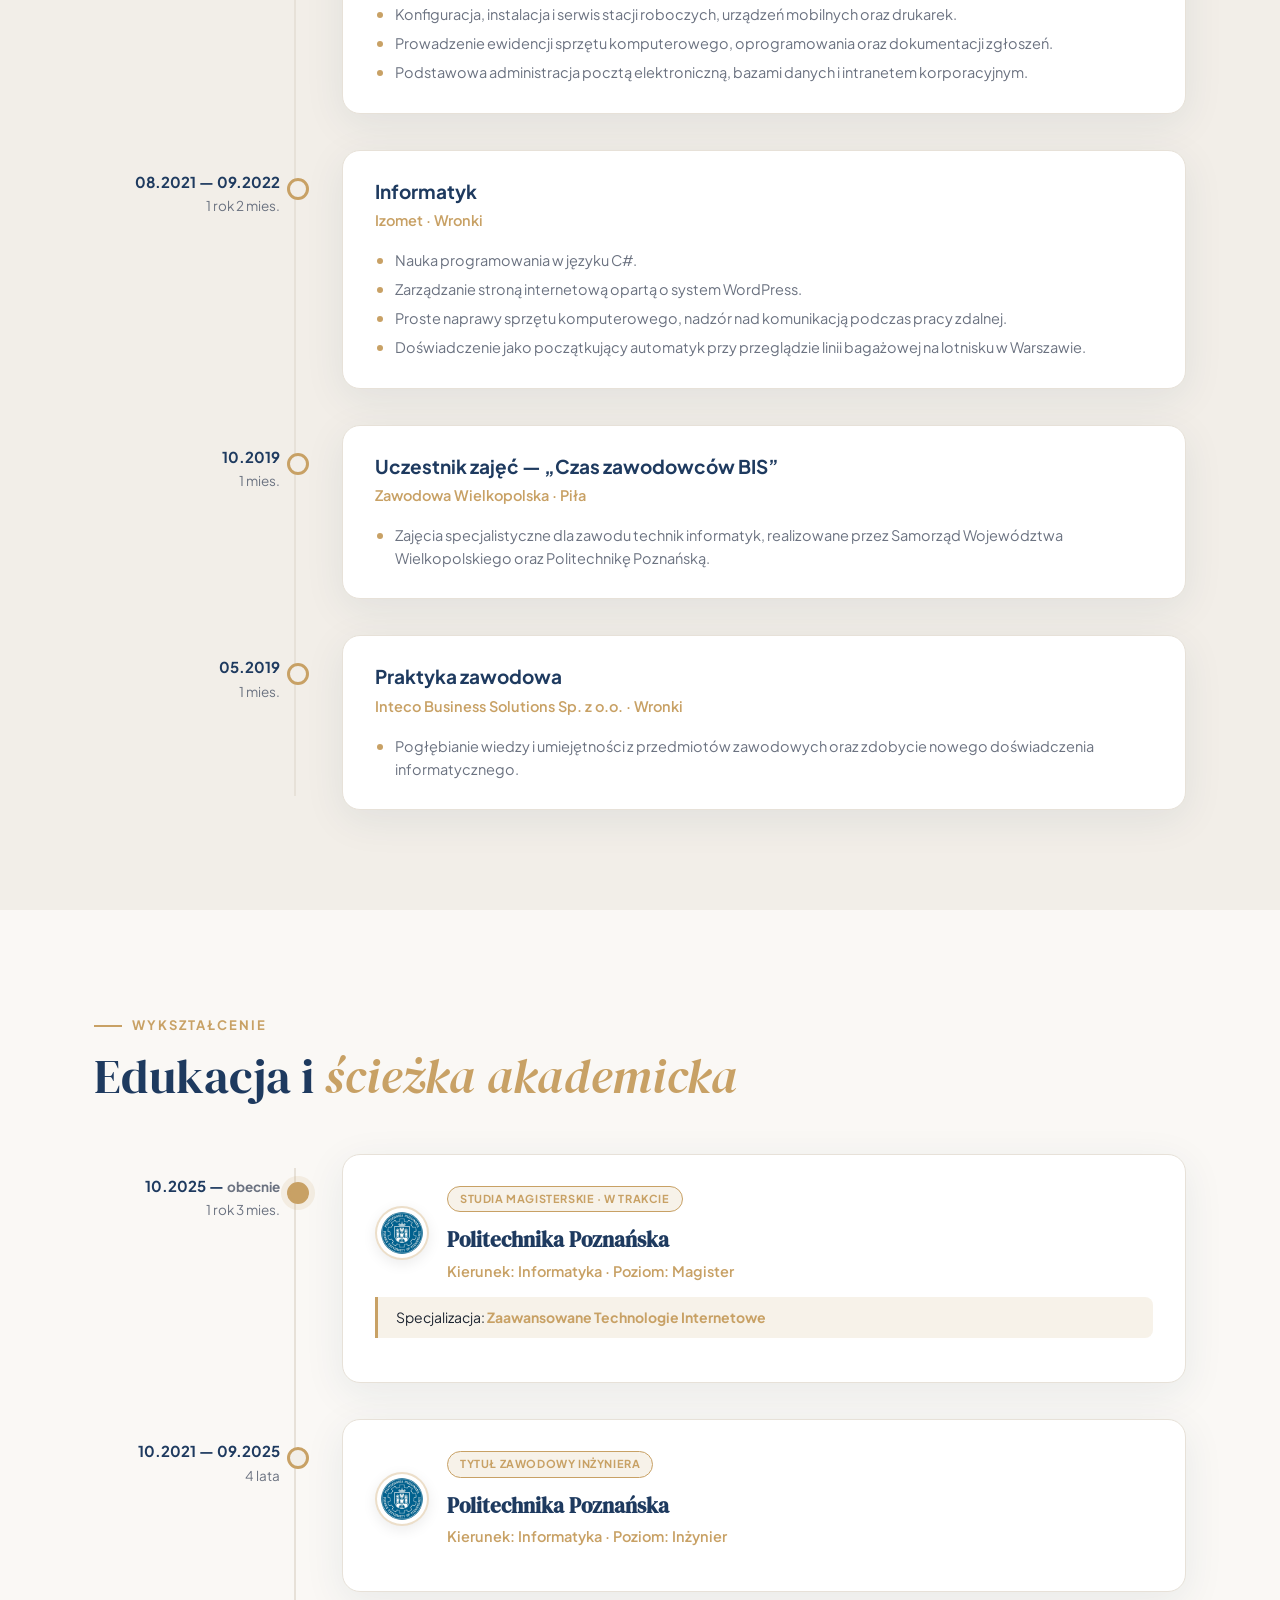
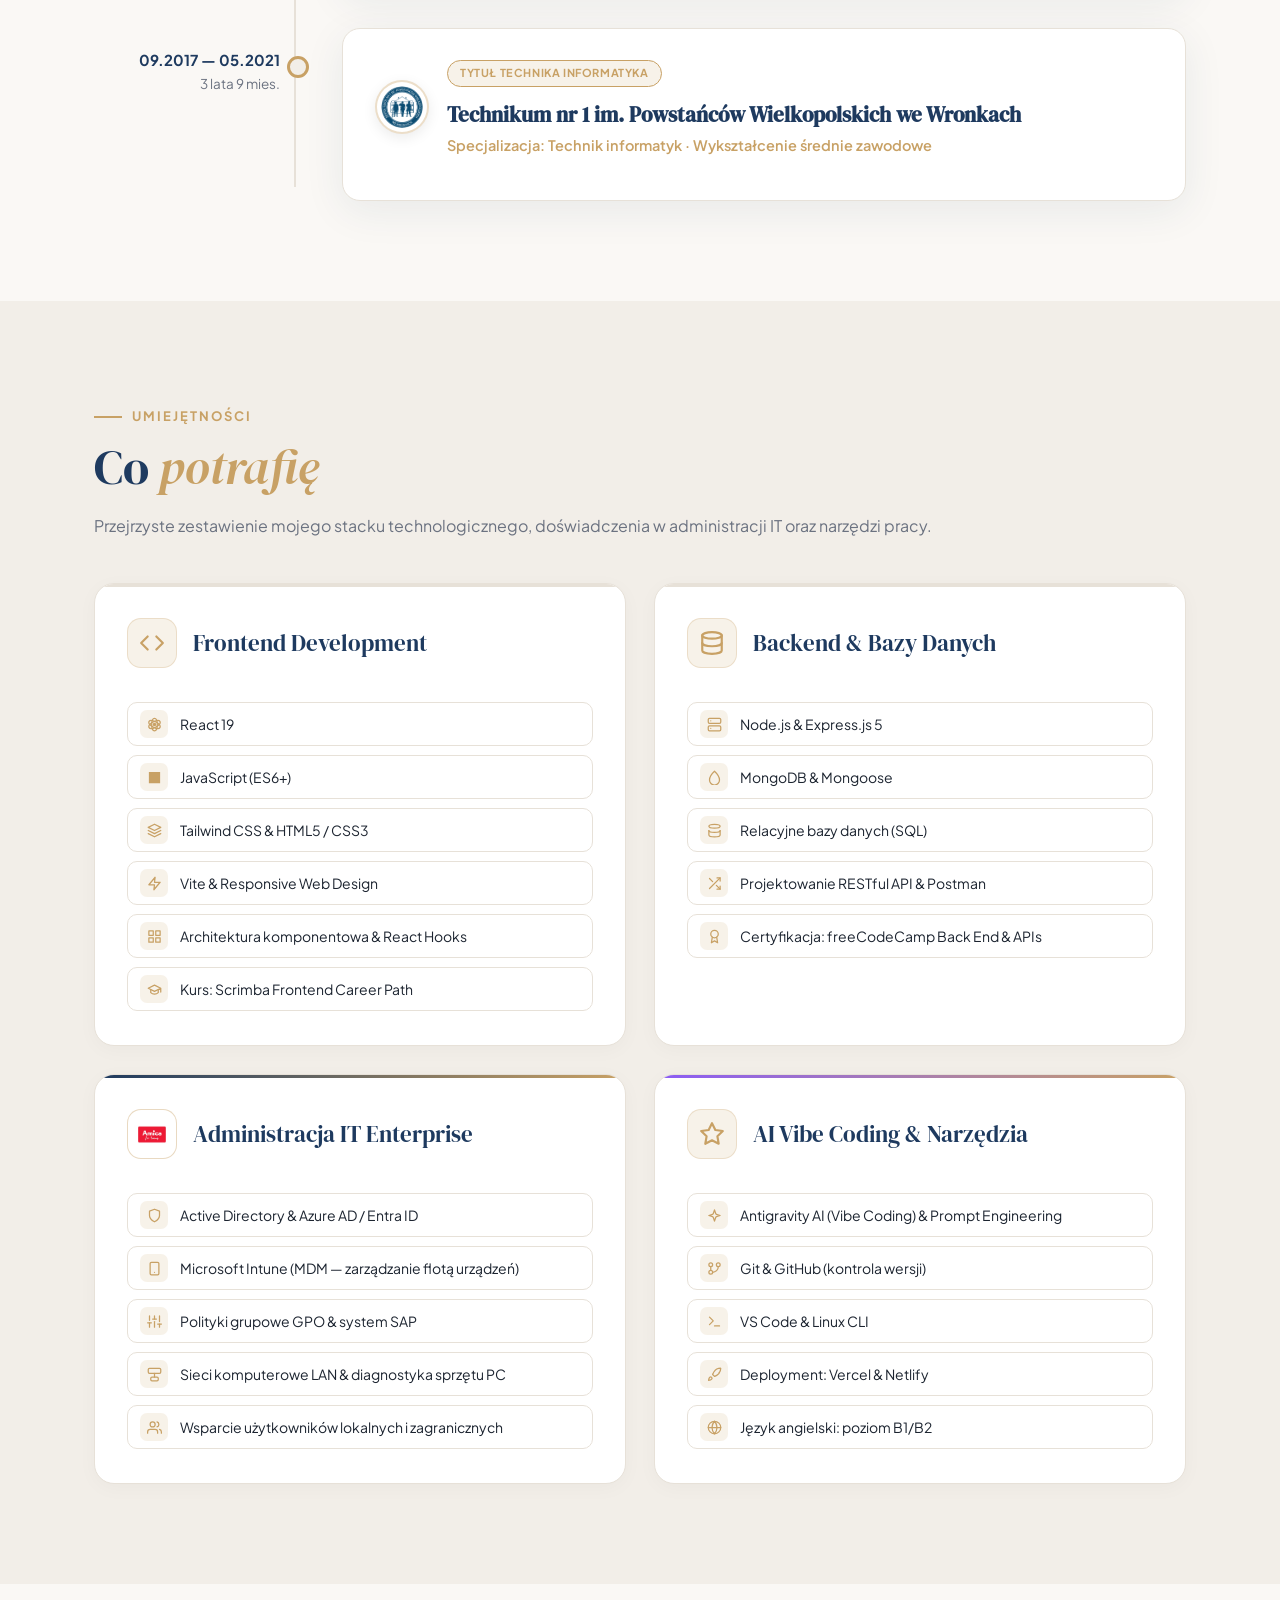
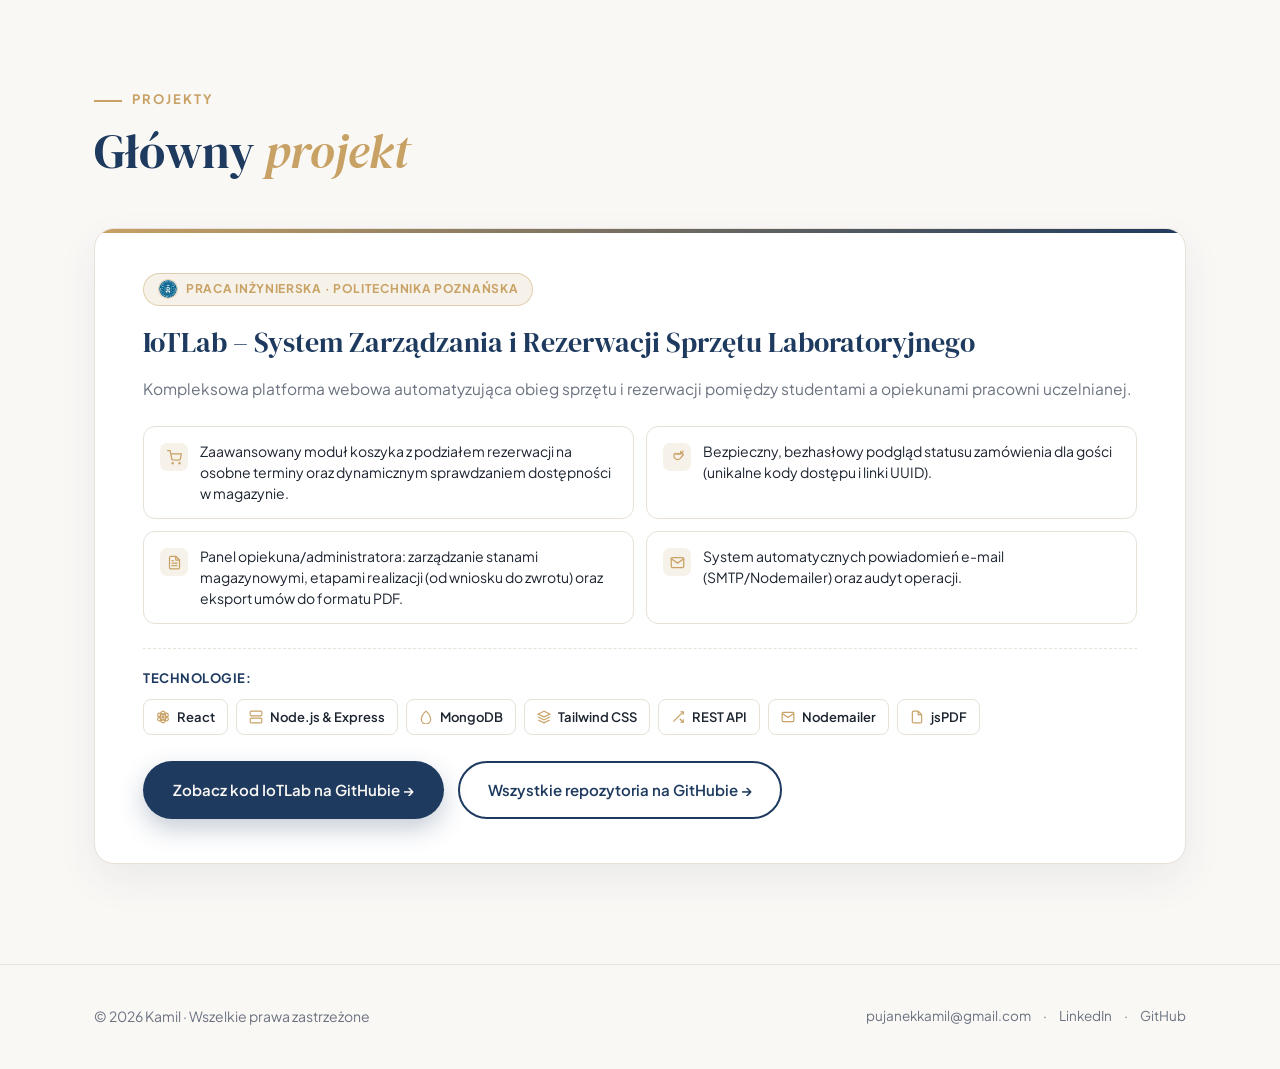
==== commit 49fc0824: "Dodaj profesjonalna wektorowa ikonke favicon K. dla przegladarki" ====
--- a/index.html
+++ b/index.html
@@ -12,8 +12,9 @@
     href="https://fonts.googleapis.com/css2?family=DM+Serif+Display:ital@0;1&family=Plus+Jakarta+Sans:wght@400;500;600;700&display=swap"
     rel="stylesheet" />
   <link rel="stylesheet" href="styles.css" />
-  <link rel="icon" type="image/jpeg" href="img/kamil.jpg" />
-  <link rel="apple-touch-icon" href="img/kamil.jpg" />
+  <link rel="icon" type="image/svg+xml" href="img/favicon.svg" />
+  <link rel="icon" type="image/png" sizes="32x32" href="img/favicon-32x32.png" />
+  <link rel="apple-touch-icon" sizes="180x180" href="img/apple-touch-icon.png" />
 </head>
 
 <body>
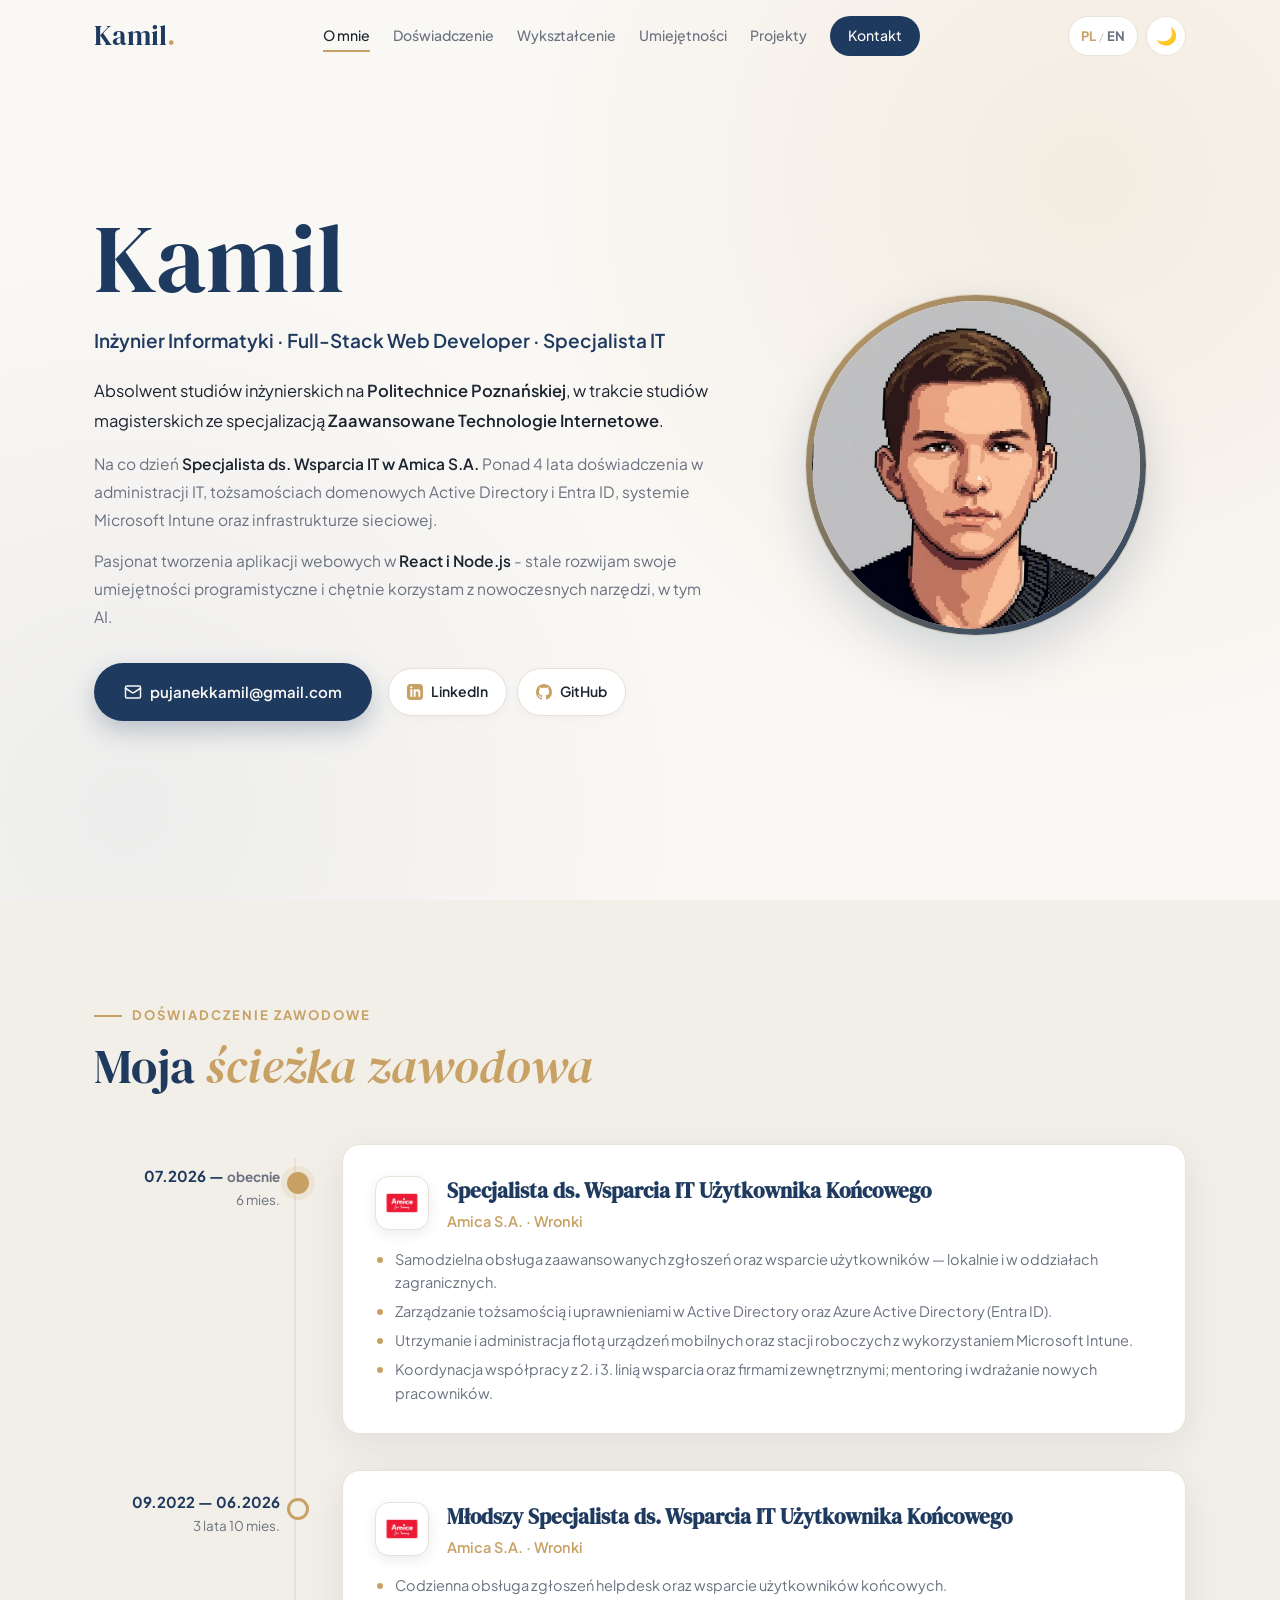
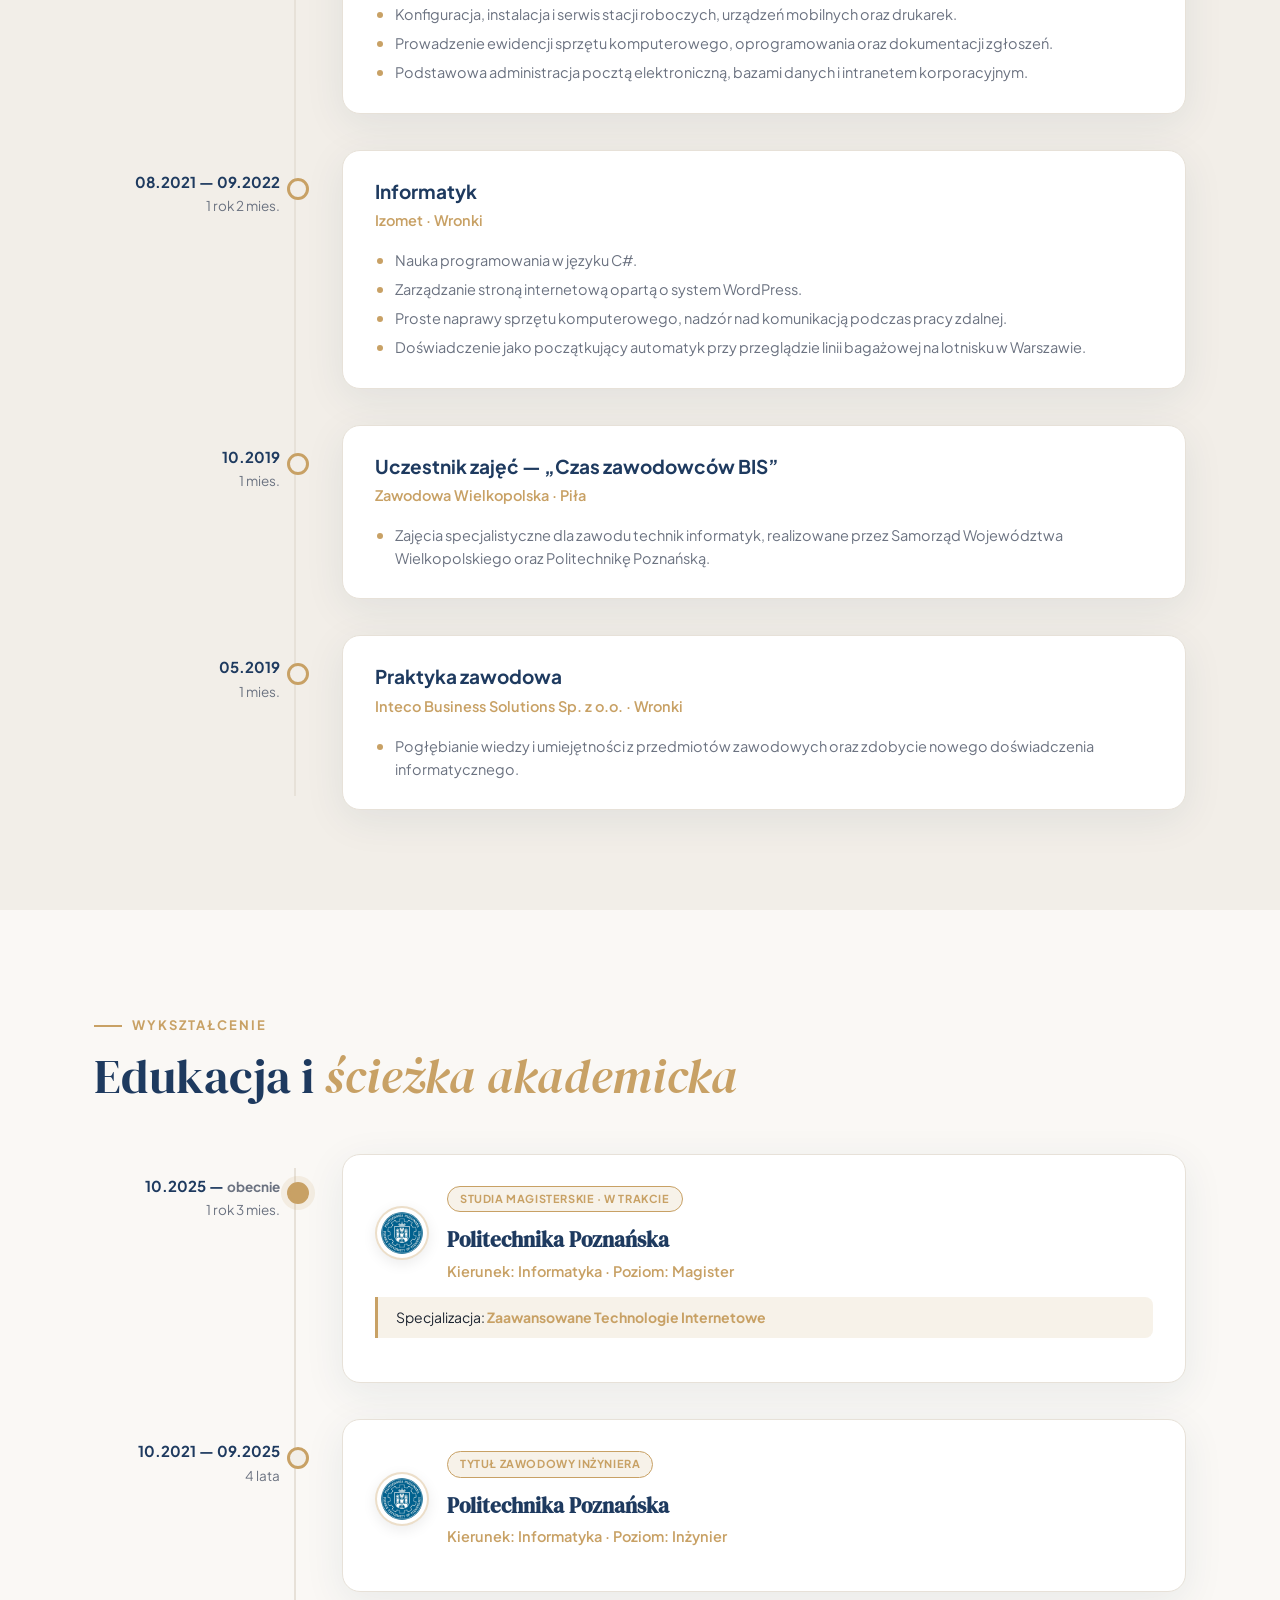
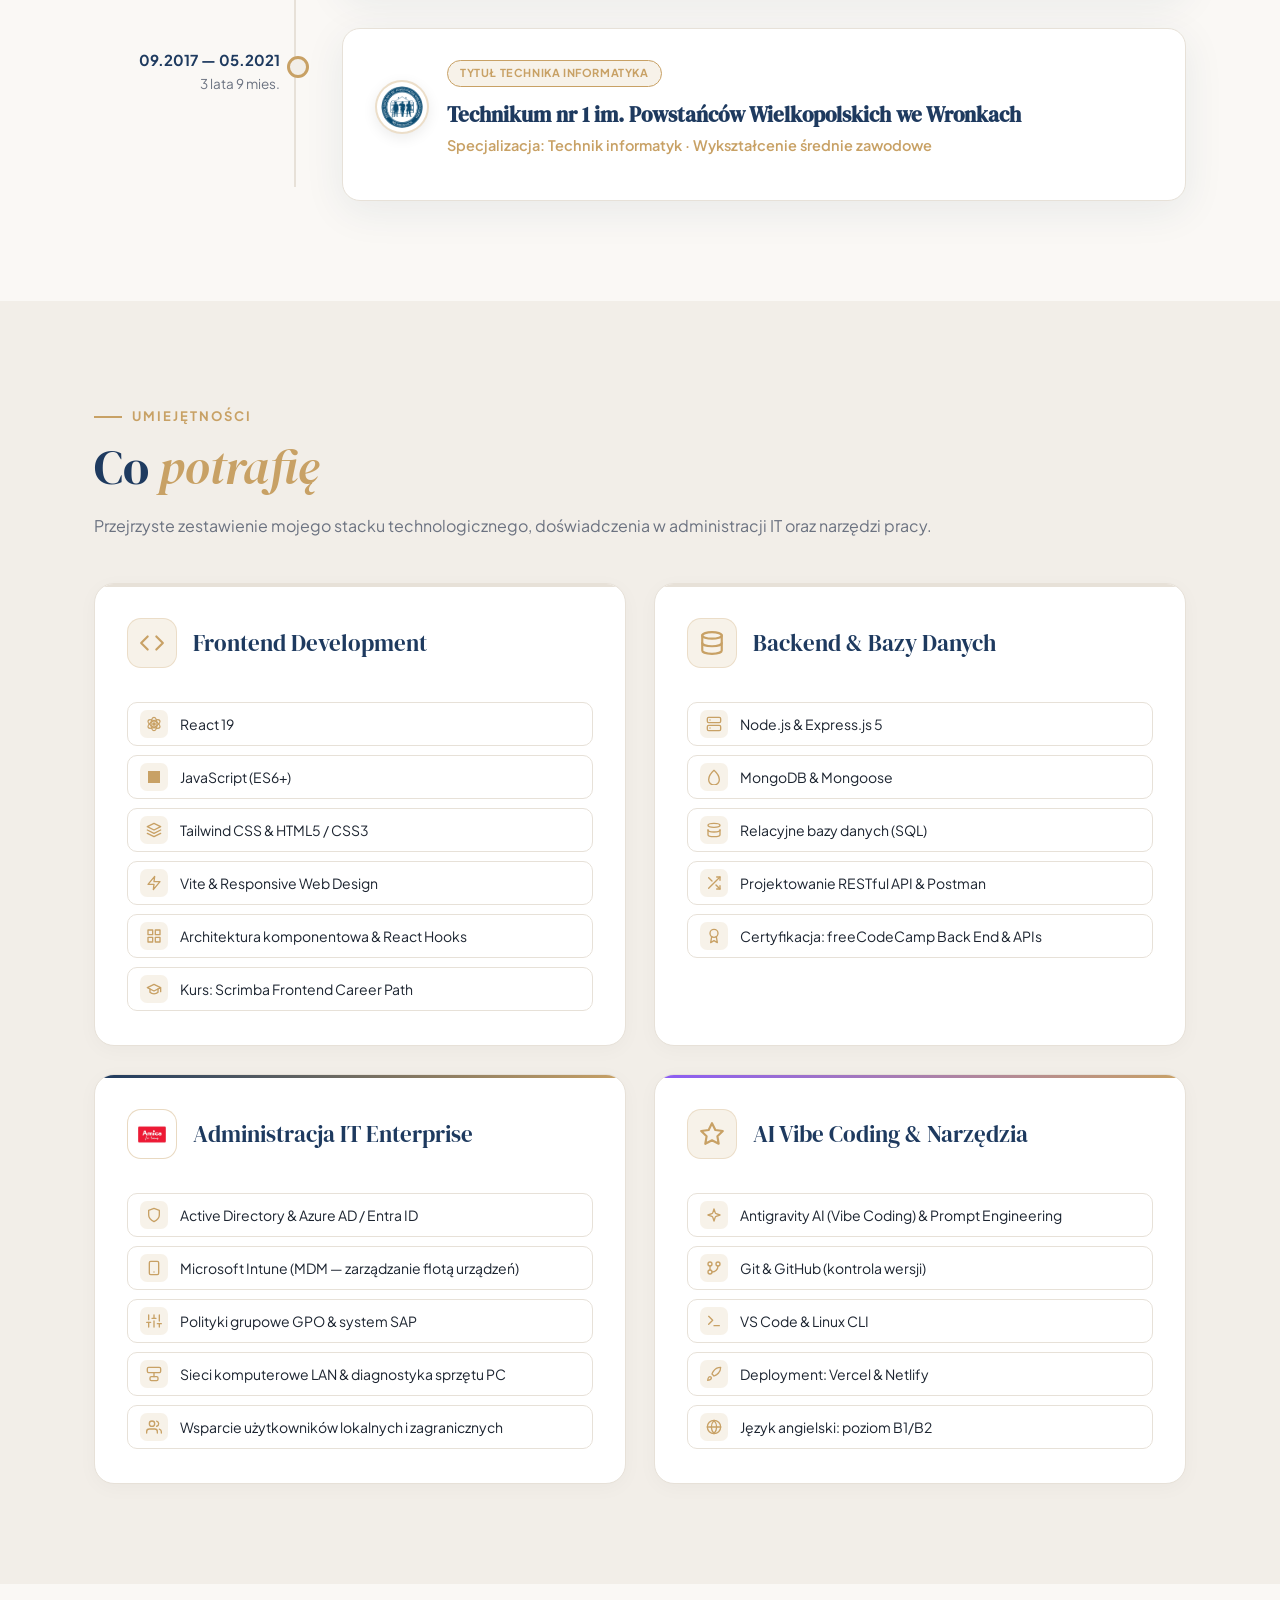
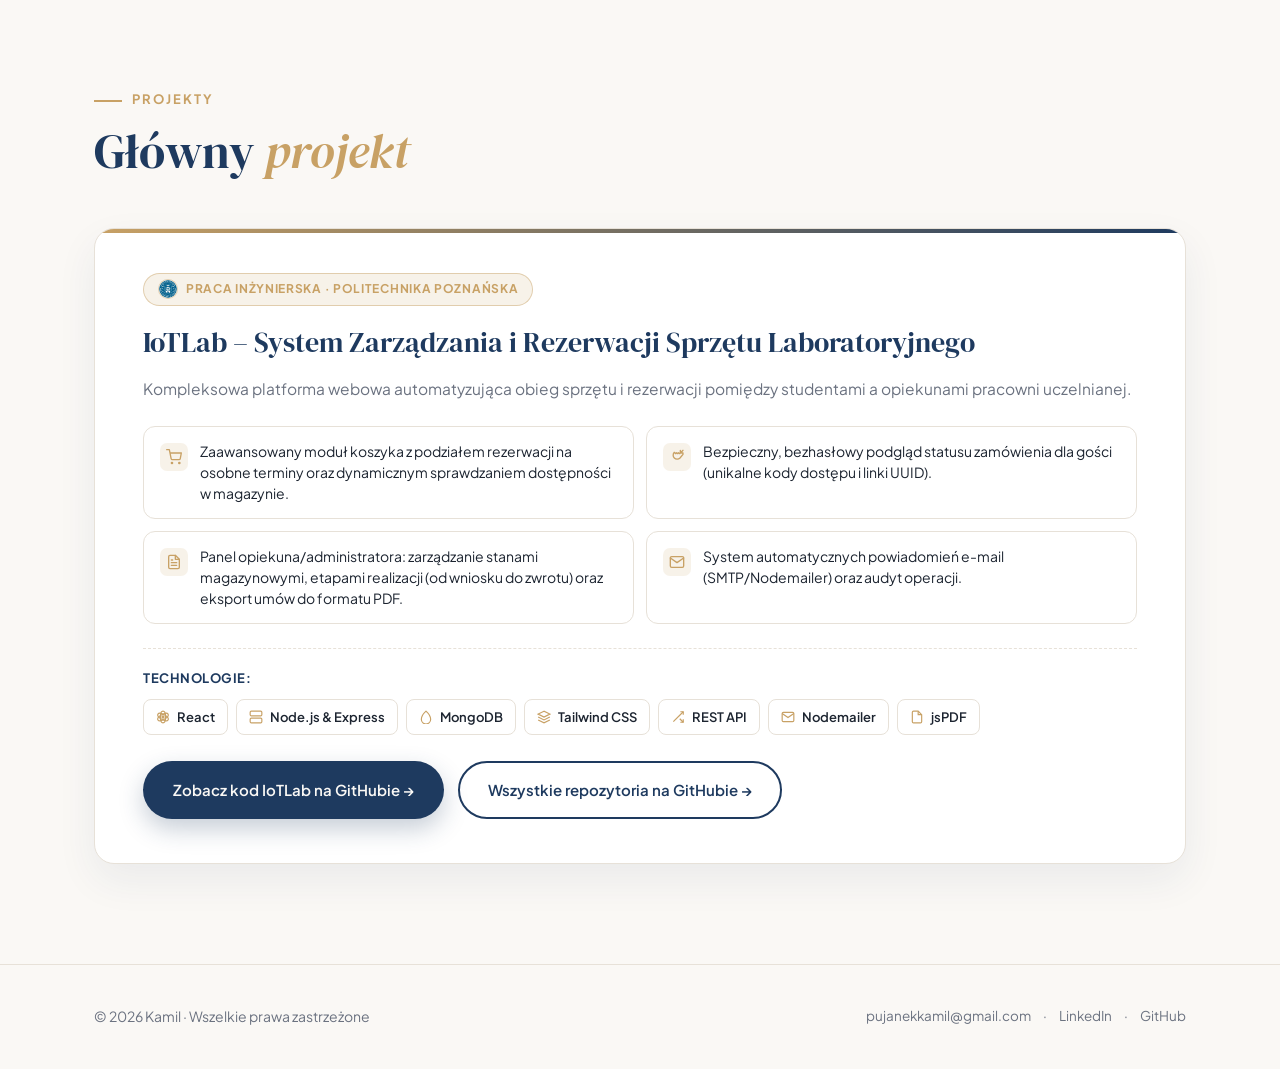
==== commit 8fe94d05: "Naprawienie wymiarow ikonek SVG i wymuszenie odswiezenia cache CSS na Netlify" ====
--- a/index.html
+++ b/index.html
@@ -11,7 +11,7 @@
   <link
     href="https://fonts.googleapis.com/css2?family=DM+Serif+Display:ital@0;1&family=Plus+Jakarta+Sans:wght@400;500;600;700&display=swap"
     rel="stylesheet" />
-  <link rel="stylesheet" href="styles.css" />
+  <link rel="stylesheet" href="styles.css?v=3" />
   <link rel="icon" type="image/svg+xml" href="img/favicon.svg" />
   <link rel="icon" type="image/png" sizes="32x32" href="img/favicon-32x32.png" />
   <link rel="apple-touch-icon" sizes="180x180" href="img/apple-touch-icon.png" />
@@ -295,7 +295,7 @@
                 <span data-i18n="sk_front_li1">React 19</span>
               </li>
               <li>
-                <span class="sk-ico"><svg viewBox="0 0 24 24" fill="currentColor"><path d="M3 3h18v18H3V3zm11.2 12.3c.5.8 1.2 1.3 2.1 1.3 1 0 1.6-.5 1.6-1.2 0-.8-.6-1.1-1.7-1.6l-.6-.3c-1.7-.7-2.8-1.6-2.8-3.5 0-1.7 1.3-3.1 3.4-3.1 1.5 0 2.5.5 3.2 1.8l-1.6 1c-.4-.7-.8-1-1.6-1-.8 0-1.3.5-1.3 1.1 0 .7.5 1 1.5 1.5l.6.3c2 .9 3 1.8 3 3.7 0 2.1-1.6 3.3-3.8 3.3-2.1 0-3.3-1-3.9-2.2l1.6-1.1zm-6.8.2c.3.5.6.9 1.2.9.6 0 1-.3 1-1.2V7.1h2.2v8.2c0 2-1.2 3-3 3-1.6 0-2.6-.8-3.1-2l1.7-1z"/></svg></span>
+                <span class="sk-ico"><svg width="16" height="16" viewBox="0 0 24 24" fill="currentColor"><path d="M3 3h18v18H3V3zm11.2 12.3c.5.8 1.2 1.3 2.1 1.3 1 0 1.6-.5 1.6-1.2 0-.8-.6-1.1-1.7-1.6l-.6-.3c-1.7-.7-2.8-1.6-2.8-3.5 0-1.7 1.3-3.1 3.4-3.1 1.5 0 2.5.5 3.2 1.8l-1.6 1c-.4-.7-.8-1-1.6-1-.8 0-1.3.5-1.3 1.1 0 .7.5 1 1.5 1.5l.6.3c2 .9 3 1.8 3 3.7 0 2.1-1.6 3.3-3.8 3.3-2.1 0-3.3-1-3.9-2.2l1.6-1.1zm-6.8.2c.3.5.6.9 1.2.9.6 0 1-.3 1-1.2V7.1h2.2v8.2c0 2-1.2 3-3 3-1.6 0-2.6-.8-3.1-2l1.7-1z"/></svg></span>
                 <span data-i18n="sk_front_li2">JavaScript (ES6+)</span>
               </li>
               <li>
--- a/styles.css
+++ b/styles.css
@@ -39,16 +39,16 @@
 /* ===== Nav ===== */
 .nav { position: fixed; inset: 0 0 auto; z-index: 50; transition: .3s; }
 .nav.scrolled { background: color-mix(in srgb, var(--bg) 90%, transparent); backdrop-filter: blur(14px); -webkit-backdrop-filter: blur(14px); box-shadow: 0 1px 0 var(--line); }
-.nav-inner { display: flex; align-items: center; justify-content: space-between; height: 72px; }
-.logo { font-family: var(--serif); font-size: 28px; color: var(--primary); }
+.nav-inner { display: flex; align-items: center; justify-content: space-between; height: 72px; gap: 16px; }
+.logo { font-family: var(--serif); font-size: 28px; color: var(--primary); white-space: nowrap; flex-shrink: 0; }
 .logo span { color: var(--accent); }
-.links { display: flex; align-items: center; gap: 28px; }
-.links a { font-size: 15px; font-weight: 500; color: var(--muted); position: relative; transition: color .2s; }
+.links { display: flex; align-items: center; gap: clamp(14px, 1.8vw, 28px); }
+.links a { font-size: clamp(13.5px, 1.1vw, 15px); font-weight: 500; color: var(--muted); position: relative; transition: color .2s; white-space: nowrap; }
 .links a:not(.nav-cta)::after { content: ""; position: absolute; left: 0; bottom: -4px; width: 0; height: 2px; background: var(--accent); transition: width .25s; }
 .links a:hover, .links a.active { color: var(--text); }
 .links a:hover::after, .links a.active::after { width: 100%; }
-.nav-cta { background: var(--primary); color: var(--bg) !important; padding: 9px 20px; border-radius: 30px; font-weight: 600; }
-.nav-actions { display: flex; align-items: center; gap: 8px; }
+.nav-cta { background: var(--primary); color: var(--bg) !important; padding: 8px 18px; border-radius: 30px; font-weight: 600; white-space: nowrap; }
+.nav-actions { display: flex; align-items: center; gap: 8px; flex-shrink: 0; }
 .lang-btn { display: inline-flex; align-items: center; gap: 3px; height: 40px; padding: 0 12px; border-radius: 30px; border: 1px solid var(--line); background: var(--card); color: var(--muted); font-family: var(--sans); font-size: 13px; font-weight: 700; cursor: pointer; transition: .2s; }
 .lang-btn:hover { border-color: var(--accent); }
 .lang-opt { transition: color .2s; }
@@ -399,12 +399,26 @@
   color: var(--primary);
 }
 .sk-ico svg {
-  width: 15px;
-  height: 15px;
+  width: 16px !important;
+  height: 16px !important;
+  max-width: 16px !important;
+  max-height: 16px !important;
+  display: block;
 }
 .sm-icon-wrap svg {
-  width: 26px;
-  height: 26px;
+  width: 26px !important;
+  height: 26px !important;
+  max-width: 26px !important;
+  max-height: 26px !important;
+  display: block;
+  color: var(--accent);
+}
+.tech-pill svg {
+  width: 14px !important;
+  height: 14px !important;
+  max-width: 14px !important;
+  max-height: 14px !important;
+  display: block;
   color: var(--accent);
 }
 
@@ -611,16 +625,29 @@
   .hero-inner { grid-template-columns: 1fr; gap: 40px; }
   .hero-visual { order: -1; }
   .hero-bio { max-width: 100%; }
+
+  .menu-btn { display: grid; }
+  .links {
+    position: absolute;
+    top: 72px;
+    left: 0;
+    right: 0;
+    flex-direction: column;
+    gap: 0;
+    background: var(--bg);
+    border-bottom: 1px solid var(--line);
+    padding: 12px 24px 24px;
+    box-shadow: 0 16px 32px rgba(0, 0, 0, 0.08);
+    display: none;
+  }
+  .links.open { display: flex; }
+  .links a { padding: 12px 0; width: 100%; text-align: center; font-size: 16px; }
+  .nav-cta { margin-top: 10px; width: 100%; text-align: center; }
 }
 @media (max-width: 800px) {
   .section { padding: 75px 0; }
   .section-title { font-size: 32px; margin-bottom: 36px; }
   .skills-lead { margin-top: -20px; font-size: 15px; }
-  .menu-btn { display: block; }
-  .links { position: absolute; top: 72px; left: 0; right: 0; flex-direction: column; gap: 0; background: var(--bg); border-bottom: 1px solid var(--line); padding: 10px 24px 20px; display: none; }
-  .links.open { display: flex; }
-  .links a { padding: 12px 0; width: 100%; text-align: center; }
-  .nav-cta { margin-top: 8px; }
   .hero-bio p { font-size: 15px; }
   .timeline::before { left: 7px; top: 8px; bottom: 8px; }
   .t-item { grid-template-columns: 1fr; gap: 10px; padding-left: 32px; margin-bottom: 28px; }
